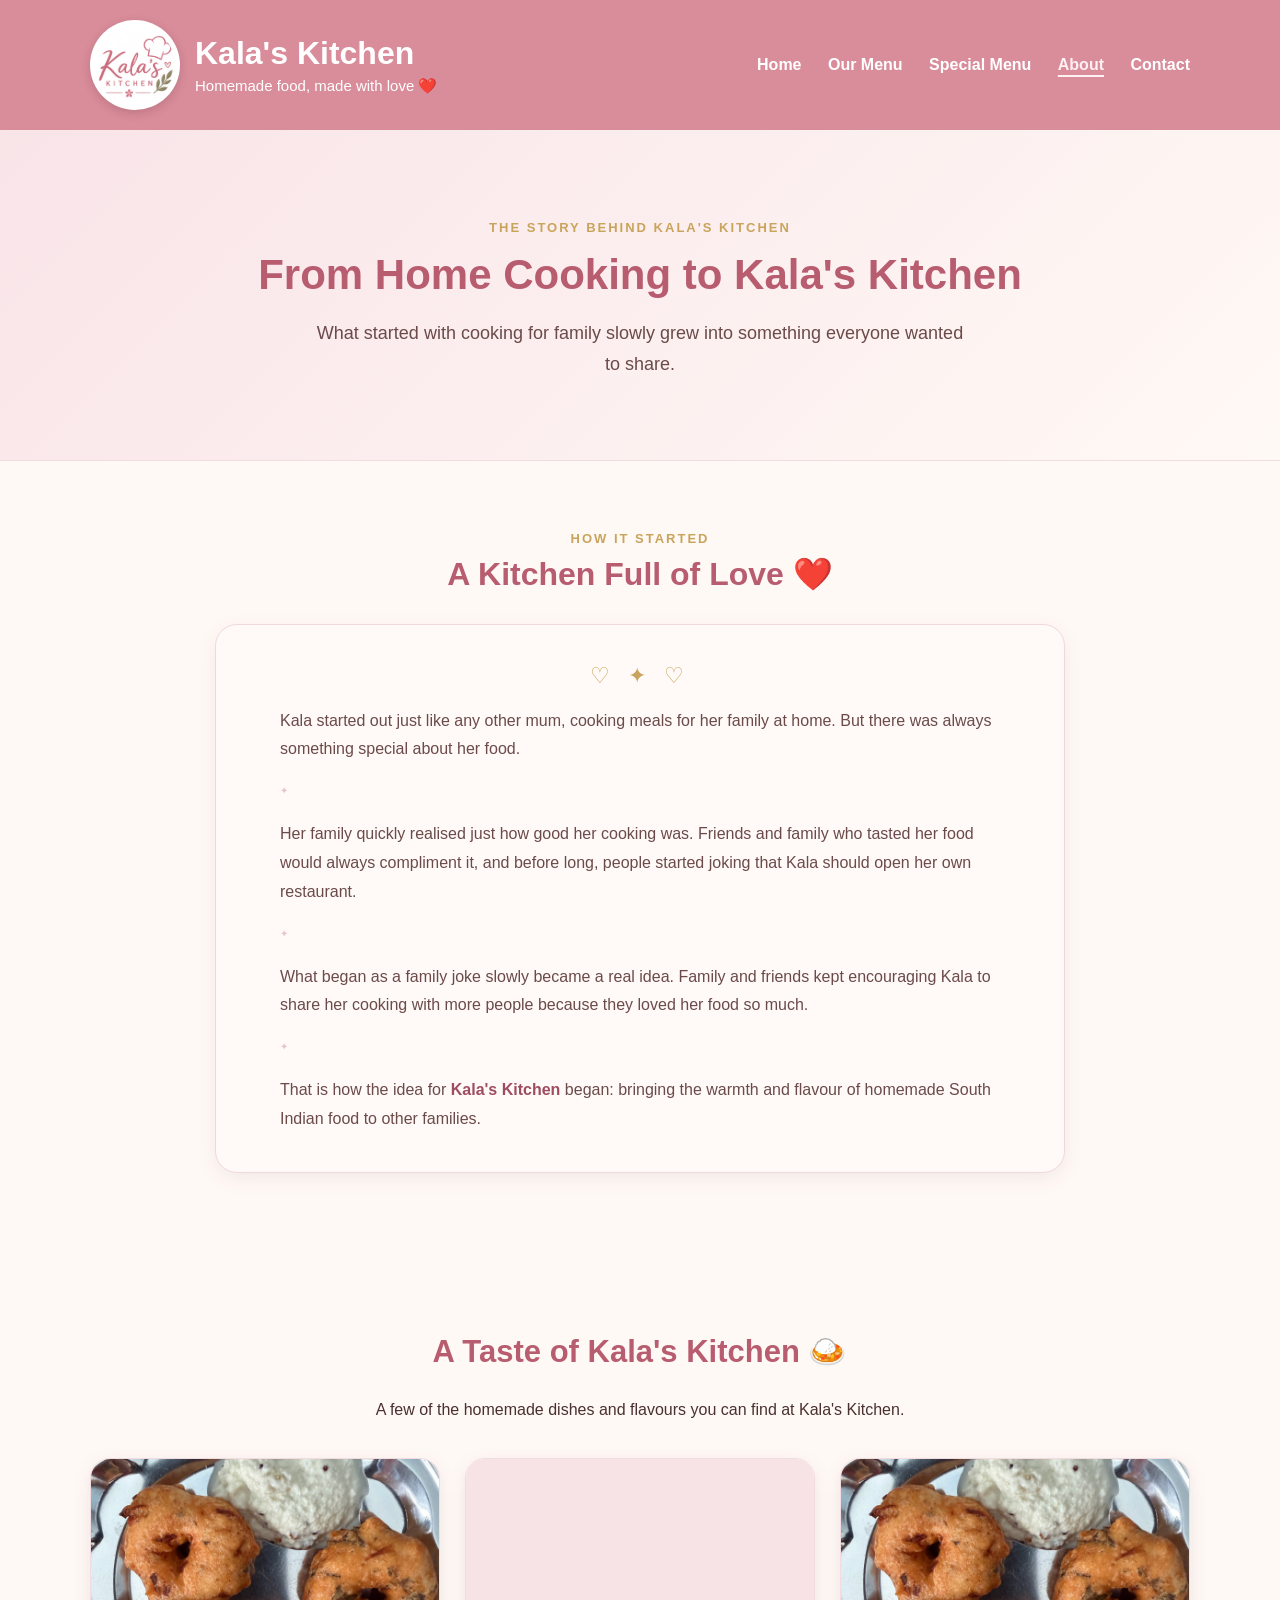
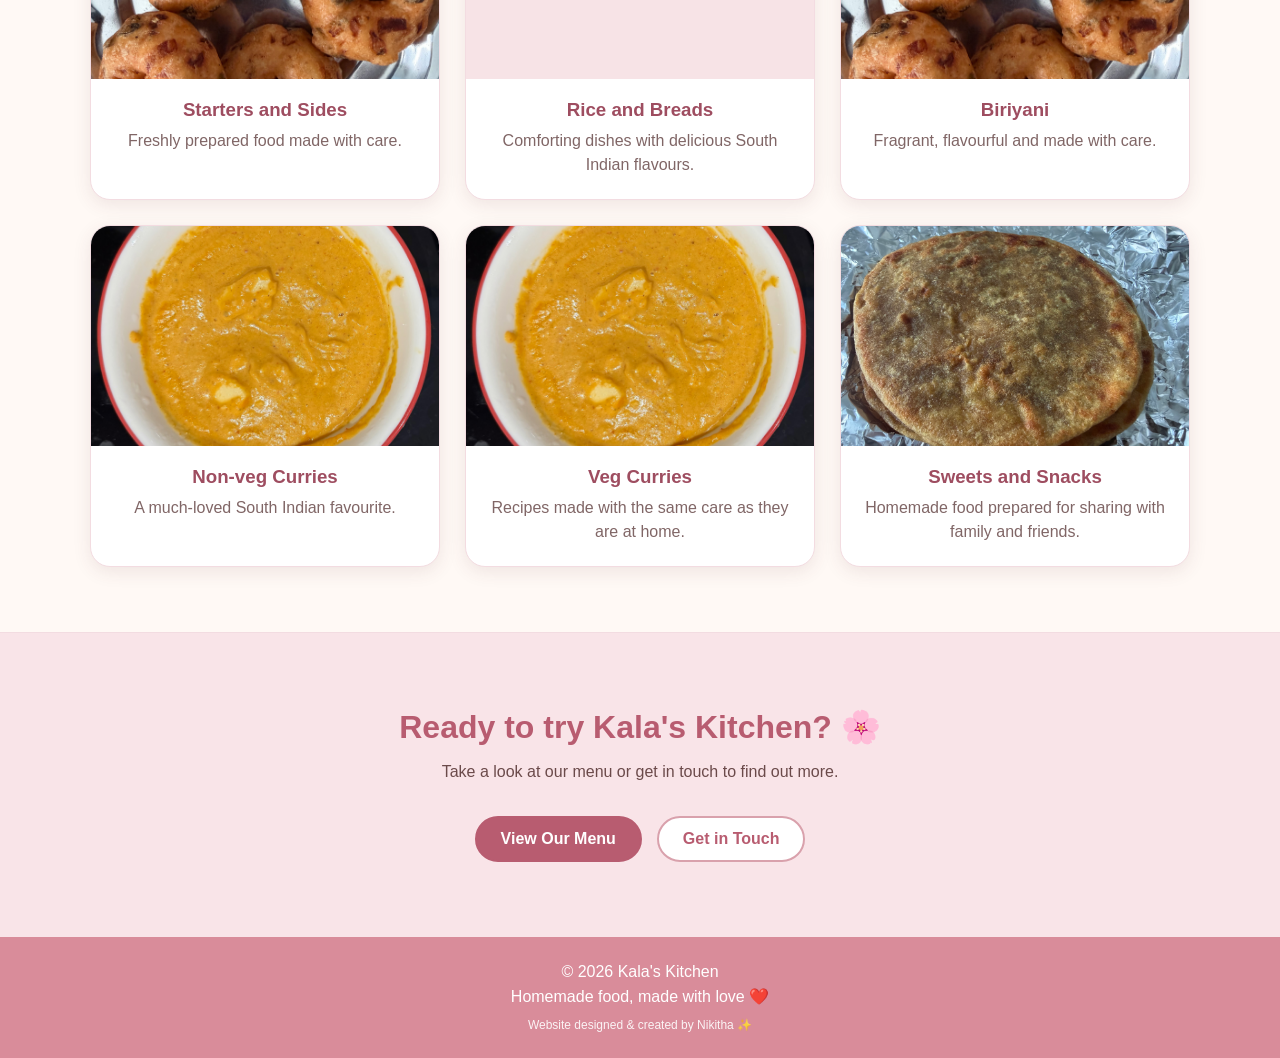
==== about.html @ 374af97b "Update food categories and images in about.html" ====
<!DOCTYPE html>
<html lang="en">

<head>
    <meta charset="UTF-8">
    <meta name="viewport" content="width=device-width, initial-scale=1.0">

    <title>About | Kala's Kitchen</title>
    <meta name="description" content="Learn the story behind Kala's Kitchen, a small family-run homemade South Indian food project made with love and care.">

    <link rel="icon" type="image/png" href="logo.png?v=2">
    <link rel="stylesheet" href="style.css">
</head>

<body>

    <!-- LOADING SCREEN -->

    <div id="loader">

        <div class="loader-content">

            <img src="logo.png" alt="Kala's Kitchen">

            <p>Kala's Kitchen</p>

            <span>Homemade with love ❤️</span>

        </div>

    </div>


    <!-- HEADER -->

    <header>
        <div class="header-content">

            <div class="brand">
                <img src="logo.png" alt="Kala's Kitchen logo">

                <div>
                    <h1>Kala's Kitchen</h1>
                    <p>Homemade food, made with love ❤️</p>
                </div>
            </div>

            <nav>
                <a href="index.html">Home</a>
                <a href="menu.html">Our Menu</a>
                <a href="special-menu.html">Special Menu</a>
                <a href="about.html" class="active">About</a>
                <a href="contact.html">Contact</a>
            </nav>

        </div>
    </header>


    <!-- ABOUT HERO -->

    <section class="about-hero">
        <div class="about-hero-content">

            <p class="about-small-title">THE STORY BEHIND KALA'S KITCHEN</p>

            <h2>From Home Cooking to Kala's Kitchen</h2>

            <p>
                What started with cooking for family slowly grew into something
                everyone wanted to share.
            </p>

        </div>
    </section>


    <!-- OUR STORY -->

<section class="about-story-section" id="story">

    <div class="about-story-heading">

        <p class="about-small-title">HOW IT STARTED</p>

        <h2>A Kitchen Full of Love ❤️</h2>

    </div>


    <div class="about-story-main">

        <div class="story-decoration">♡ ✦ ♡</div>

        <p>
            Kala started out just like any other mum, cooking meals for her
            family at home. But there was always something special about her
            food.
        </p>

        <p>
            Her family quickly realised just how good her cooking was.
            Friends and family who tasted her food would always compliment
            it, and before long, people started joking that Kala should
            open her own restaurant.
        </p>

        <p>
            What began as a family joke slowly became a real idea. Family
            and friends kept encouraging Kala to share her cooking with
            more people because they loved her food so much.
        </p>

        <p>
            That is how the idea for <strong>Kala's Kitchen</strong> began:
            bringing the warmth and flavour of homemade South Indian food
            to other families.
        </p>

    </div>

</section>


    <!-- FOOD GALLERY -->

    <section class="section" id="gallery">

        <h2>A Taste of Kala's Kitchen 🍛</h2>

        <p>
            A few of the homemade dishes and flavours you can find at
            Kala's Kitchen.
        </p>

        <div class="food-gallery-grid">

            <div class="food-photo-card">
                <div class="food-photo-placeholder">
                    <img src="IMG_8566.jpeg" alt="Vadai" class="food-photo-image">
                </div>

                <h3>Starters and Sides</h3>

                <p>
                    Freshly prepared food made with care.
                </p>
            </div>


            <div class="food-photo-card">
                <div class="food-photo-placeholder">
                    
                </div>
                
                <h3>Rice and Breads</h3>

                <p>
                    Comforting dishes with delicious South Indian flavours.
                </p>
            </div>


            <div class="food-photo-card">
                <div class="food-photo-placeholder">
                    <img src="IMG_8566.jpeg" alt="Vadai" class="food-photo-image">
                </div>

                <h3>Biriyani</h3>

                <p>
                    Fragrant, flavourful and made with care.
                </p>
            </div>


            <div class="food-photo-card">
                <div class="food-photo-placeholder">
                    <img src="FullSizeRender.jpeg" alt="Paneer Butter Masala" class="food-photo-image">
                </div>

                <h3>Non-veg Curries</h3>

                <p>
                    A much-loved South Indian favourite.
                </p>
            </div>


            <div class="food-photo-card">
                <div class="food-photo-placeholder">
                    <img src="FullSizeRender.jpeg" alt="Paneer Butter Masala" class="food-photo-image">
                </div>

                <h3>Veg Curries</h3>

                <p>
                    Recipes made with the same care as they are at home.
                </p>
            </div>


            <div class="food-photo-card">
                <div class="food-photo-placeholder">
                    <img src="IMG_1773.jpeg" alt="Sweet Poli" class="food-photo-image">
                </div>

                <h3>Sweets and Snacks</h3>

                <p>
                    Homemade food prepared for sharing with family and friends.
                </p>
            </div>

        </div>

    </section>


    <!-- FINAL CTA -->

    <section class="about-final">

        <h2>Ready to try Kala's Kitchen? 🌸</h2>

        <p>
            Take a look at our menu or get in touch to find out more.
        </p>

        <div class="hero-buttons">

            <a href="menu.html" class="main-button">
                View Our Menu
            </a>

            <a href="contact.html" class="secondary-button">
                Get in Touch
            </a>

        </div>

    </section>


    <!-- FOOTER -->

    <footer>

        <p>© 2026 Kala's Kitchen</p>

        <p>Homemade food, made with love ❤️</p>

        <p class="creator-credit">
            Website designed &amp; created by Nikitha ✨
        </p>

    </footer>


    <!-- LOADING SCREEN SCRIPT -->

    <script>

        window.addEventListener("load", function () {

            setTimeout(function () {

                document.getElementById("loader").classList.add("loader-hidden");

            }, 900);

        });

    </script>


    <!-- SCROLL TO TOP BUTTON -->

<button id="scrollTop" aria-label="Scroll to top">
    ↑
</button>

<script>

    const scrollTopButton = document.getElementById("scrollTop");

    window.addEventListener("scroll", function () {

        if (window.scrollY > 300) {
            scrollTopButton.classList.add("show");
        } else {
            scrollTopButton.classList.remove("show");
        }

    });

    scrollTopButton.addEventListener("click", function () {

        window.scrollTo({
            top: 0,
            behavior: "smooth"
        });

    });

</script>
    
</body>

</html>
---- style.css ----
* {
    box-sizing: border-box;
}

html {
    scroll-behavior: smooth;
}

body {
    margin: 0;
    font-family: Arial, sans-serif;
    background: #fff9f5;
    color: #4a3030;
}


/* =========================
   HEADER
========================= */

header {
    background: #d98c9a;
    color: white;
    padding: 20px 40px;
}

.header-content {
    max-width: 1100px;
    margin: auto;
    display: flex;
    align-items: center;
    justify-content: space-between;
    gap: 30px;
}

.brand {
    display: flex;
    align-items: center;
    gap: 15px;
}

.brand img {
    width: 90px;
    height: 90px;
    object-fit: contain;
    background: white;
    padding: 5px;
    border-radius: 50%;
    box-shadow: 0 3px 10px rgba(80, 40, 50, 0.2);
}

.brand h1 {
    font-size: 32px;
    margin: 0 0 5px;
}

.brand p {
    margin: 0;
    font-size: 15px;
}

nav {
    text-align: right;
}

nav a {
    color: white;
    text-decoration: none;
    font-weight: bold;
    margin-left: 22px;
    transition: 0.25s ease;
}

nav a:hover {
    color: #fff0f3;
}


/* =========================
   HERO
========================= */

.hero {
    text-align: center;
    padding: 90px 20px;
    background: #fff9f5;
}

.hero h2 {
    font-size: 36px;
    color: #b85c70;
    margin: 0 0 15px;
}

.hero p {
    font-size: 19px;
    max-width: 650px;
    margin: auto;
    line-height: 1.7;
}

.hero-tagline {
    margin-top: 18px !important;
    font-size: 16px !important;
    color: #806666;
    font-style: italic;
}

.gold-heart {
    color: #c9a45c;
    font-size: 20px;
    margin: 0 7px;
}


/* =========================
   HERO BUTTONS
========================= */

.hero-buttons {
    display: flex;
    justify-content: center;
    gap: 15px;
    flex-wrap: wrap;
    margin-top: 30px;
}

.main-button,
.secondary-button {
    display: inline-block;
    padding: 12px 24px;
    border-radius: 999px;
    text-decoration: none;
    font-weight: bold;
    transition: 0.25s ease;
}

.main-button {
    background: #b85c70;
    color: white;
    border: 2px solid #b85c70;
}

.main-button:hover {
    background: #9e4d60;
    border-color: #9e4d60;
    transform: translateY(-2px);
    box-shadow: 0 5px 12px rgba(100, 50, 60, 0.18);
}

.secondary-button {
    background: white;
    color: #b85c70;
    border: 2px solid #d9a1ac;
}

.secondary-button:hover {
    background: #f9e8eb;
    transform: translateY(-2px);
}


/* =========================
   GENERAL SECTIONS
========================= */

.section {
    padding: 65px 20px;
    text-align: center;
}

.section h2 {
    font-size: 31px;
    color: #b85c70;
}

.section > p {
    max-width: 700px;
    margin-left: auto;
    margin-right: auto;
    line-height: 1.7;
}


/* =========================
   CARDS
========================= */

.cards {
    display: flex;
    justify-content: center;
    gap: 25px;
    flex-wrap: wrap;
    margin-top: 35px;
}

.card {
    background: #ffffff;
    width: 250px;
    padding: 28px;
    border-radius: 18px;
    box-shadow: 0 5px 15px rgba(100, 50, 60, 0.12);
    border: 1px solid #f3dce1;
    transition: transform 0.25s ease, box-shadow 0.25s ease;
}

.card:hover {
    transform: translateY(-5px);
    box-shadow: 0 10px 22px rgba(100, 50, 60, 0.16);
}

.card h3 {
    color: #b85c70;
}

.card p {
    line-height: 1.5;
}


/* =========================
   PAGE TITLE
========================= */

.page-title {
    text-align: center;
    padding: 65px 20px 35px;
}

.page-title h2 {
    font-size: 36px;
    color: #b85c70;
    margin: 0 0 10px;
}

.page-title p {
    font-size: 17px;
    color: #6b4a4a;
}


/* =========================
   MENU
========================= */

.menu-section {
    padding: 30px 20px 70px;
    background: #fff9f5;
}

.menu-grid {
    max-width: 1100px;
    margin: auto;
    display: grid;
    grid-template-columns: minmax(0, 1fr) minmax(0, 1fr);
    gap: 25px;
    align-items: stretch;
}

.menu-column {
    display: flex;
    flex-direction: column;
    gap: 0;
    height: 100%;
}

.menu-card {
    background: white;
    padding: 28px 30px;
    border-radius: 20px;
    box-shadow: 0 5px 18px rgba(100, 50, 60, 0.10);
    border: 1px solid #f3dce1;
    margin-bottom: 25px;
    transition: transform 0.25s ease, box-shadow 0.25s ease;
}

.menu-card:hover {
    transform: translateY(-4px);
    box-shadow: 0 9px 22px rgba(100, 50, 60, 0.15);
}

.menu-card h3 {
    margin-top: 0;
    margin-bottom: 7px;
    color: #9e4d60;
    font-size: 23px;
}

.menu-tagline {
    margin: 0 0 22px;
    color: #9a7777;
    font-size: 14px;
    font-style: italic;
}

.menu-item {
    margin-bottom: 14px;
}

.menu-item:last-child {
    margin-bottom: 0;
}

.menu-item-top {
    display: flex;
    justify-content: space-between;
    align-items: baseline;
    gap: 15px;
    font-weight: bold;
}

.menu-price {
    color: #b85c70;
    white-space: nowrap;
}

.menu-description {
    margin: 4px 0 0;
    font-size: 14px;
    color: #806666;
    line-height: 1.45;
}

.menu-divider {
    width: 55px;
    height: 2px;
    background: #f1cbd3;
    margin: 12px auto 25px;
    border: none;
}


/* =========================
   HOME COOKED FEATURE
========================= */

.heart-feature {
    background: #f5d6dc;
    border: 1px solid #efd0d7;
    text-align: center;
}

.heart-feature h3 {
    font-size: 25px;
    margin: 10px 0 12px;
}

.heart-feature p {
    color: #6b4a4a;
    line-height: 1.7;
    margin: 0 auto;
    max-width: 430px;
}

.heart-line {
    color: #c9a45c;
    font-size: 21px;
    letter-spacing: 4px;
    margin-bottom: 5px;
}


/* =========================
   HALAL
========================= */

.halal-feature {
    text-align: center;
    margin: 0;
    padding: 0;
    position: relative;
    transform: translateY(15px);
}

.halal-badge {
    display: inline-block;
    padding: 7px 17px;
    border: 1px solid #c9a45c;
    border-radius: 999px;
    background: #fffaf2;
    color: #9e4d60;
    font-size: 13px;
    font-weight: bold;
    letter-spacing: 1px;
}


/* =========================
   PRE-ORDER
========================= */

.preorder-box {
    max-width: 900px;
    margin: 30px auto 0;
    padding: 30px 35px;
    background: #f5d6dc;
    border-radius: 20px;
    text-align: center;
}

.preorder-box h3 {
    margin-top: 0;
    color: #9e4d60;
    font-size: 24px;
}

.preorder-box p {
    line-height: 1.6;
}

.phone {
    font-size: 21px;
    font-weight: bold;
    color: #9e4d60;
}


/* =========================
   HOME FOOD GALLERY
========================= */

.home-gallery {
    max-width: 900px;
    margin: 35px auto 0;
    display: grid;
    grid-template-columns: repeat(3, 1fr);
    gap: 22px;
}

.gallery-placeholder {
    min-height: 180px;
    padding: 25px 15px;
    background: white;
    border: 1px solid #f3dce1;
    border-radius: 20px;
    box-shadow: 0 5px 15px rgba(100, 50, 60, 0.10);
    display: flex;
    flex-direction: column;
    justify-content: center;
    align-items: center;
    transition: transform 0.25s ease, box-shadow 0.25s ease;
}

.gallery-placeholder:hover {
    transform: translateY(-4px);
    box-shadow: 0 9px 20px rgba(100, 50, 60, 0.15);
}

.gallery-placeholder span {
    font-size: 42px;
    margin-bottom: 12px;
}

.gallery-placeholder p {
    margin: 0;
    color: #9e4d60;
    font-weight: bold;
    line-height: 1.4;
}

.section-button {
    margin-top: 30px;
}


/* =========================
   CONTACT
========================= */

.contact-box {
    max-width: 700px;
    margin: 20px auto 0;
    background: white;
    padding: 40px;
    border-radius: 20px;
    box-shadow: 0 5px 18px rgba(100, 50, 60, 0.10);
    border: 1px solid #f3dce1;
    text-align: center;
}

.contact-box h3 {
    color: #9e4d60;
    font-size: 24px;
}

.contact-box p {
    line-height: 1.7;
}

.contact-phone {
    font-size: 24px;
    font-weight: bold;
    color: #9e4d60;
}


/* =========================
   FOOD GALLERY
========================= */

.food-gallery-grid {
    max-width: 1100px;
    margin: 35px auto 0;
    display: grid;
    grid-template-columns: repeat(3, 1fr);
    gap: 25px;
}

.food-photo-card {
    background: white;
    border-radius: 20px;
    overflow: hidden;
    box-shadow: 0 5px 18px rgba(100, 50, 60, 0.10);
    border: 1px solid #f3dce1;
    transition: transform 0.25s ease, box-shadow 0.25s ease;
}

.food-photo-card:hover {
    transform: translateY(-5px);
    box-shadow: 0 10px 24px rgba(100, 50, 60, 0.16);
}
.food-photo-placeholder {
    height: 220px;
    background: #f7e3e6;
    display: flex;
    align-items: center;
    justify-content: center;
    color: #9e4d60;
    font-weight: bold;
    font-size: 18px;
    text-align: center;
}

.food-photo-image {
    width: 100%;
    height: 220px;
    object-fit: cover;
    display: block;
}

.food-photo-card h3 {
    color: #9e4d60;
    margin: 20px 20px 8px;
}

.food-photo-placeholder img {
    width: 100%;
    height: 100%;
    object-fit: cover;
    transition: transform 0.35s ease;
}
.food-photo-card:hover img {
    transform: scale(1.03);
}

.food-photo-card h3 {
    color: #9e4d60;
    margin: 20px 20px 8px;
}

.food-photo-card p {
    color: #806666;
    margin: 0 20px 22px;
    line-height: 1.5;
}


/* =========================
   SPECIAL MENU
========================= */

.special-box {
    max-width: 800px;
    margin: 20px auto;
    padding: 55px 30px;
    background: white;
    border-radius: 20px;
    box-shadow: 0 5px 18px rgba(100, 50, 60, 0.10);
    border: 1px solid #f3dce1;
    text-align: center;
}

.special-box .sparkles {
    font-size: 30px;
    color: #c9a45c;
}

.special-box h3 {
    color: #9e4d60;
    font-size: 25px;
}


/* =========================
   ABOUT PAGE
========================= */

.about-hero {
    padding: 90px 20px 80px;
    text-align: center;
    background: linear-gradient(135deg, #f9e4e8, #fff9f5);
    border-bottom: 1px solid #f3dce1;
}

.about-hero-content {
    max-width: 850px;
    margin: auto;
}

.about-small-title {
    color: #c9a45c;
    font-size: 13px;
    font-weight: bold;
    letter-spacing: 2px;
    margin: 0 0 15px;
}

.about-hero h2 {
    color: #b85c70;
    font-size: 42px;
    line-height: 1.2;
    margin: 0 0 18px;
}

.about-hero-content > p:last-child {
    max-width: 650px;
    margin: auto;
    color: #6b4a4a;
    font-size: 18px;
    line-height: 1.7;
}


/* =========================
   ABOUT STORY
========================= */

.about-story-section {
    padding: 95px 20px 75px;
    background: #fff9f5;
}

.about-story-heading {
    max-width: 800px;
    margin: 0 auto 45px;
    text-align: center;
}

.about-story-heading h2 {
    color: #b85c70;
    font-size: 32px;
    line-height: 1.25;
    margin: 0;
}


/* WHITE FLOATING STORY BOX */

.about-story-main {
    max-width: 1000px;
    margin: auto;
    padding: 45px 60px;
    background: white;
    border: 1px solid #f3dce1;
    border-radius: 26px;
    box-shadow: 0 8px 25px rgba(100, 50, 60, 0.10);
}

.about-story-main p {
    color: #6b4a4a;
    font-size: 17px;
    line-height: 1.8;
    margin: 0 0 22px;
    text-align: left;
}

.about-story-main p:last-child {
    margin-bottom: 0;
}

.about-story-main strong {
    color: #9e4d60;
}


/* =========================
   FAMILY PROJECT
========================= */

.about-family-box {
    max-width: 900px;
    margin: 45px auto 0;
    padding: 30px 35px;
    display: flex;
    align-items: center;
    gap: 25px;
    background: #f5d6dc;
    border: 1px solid #efd0d7;
    border-radius: 22px;
    box-shadow: 0 5px 18px rgba(100, 50, 60, 0.07);
}

.about-family-heart {
    color: #c9a45c;
    font-size: 35px;
    flex-shrink: 0;
}

.about-family-box h3 {
    color: #9e4d60;
    font-size: 24px;
    margin: 0 0 8px;
}

.about-family-box p {
    color: #6b4a4a;
    font-size: 16px;
    line-height: 1.7;
    margin: 0;
}


/* =========================
   ABOUT FINAL CTA
========================= */

.about-final {
    padding: 75px 20px;
    text-align: center;
    background: #f9e4e8;
    border-top: 1px solid #f3dce1;
}

.about-final h2 {
    color: #b85c70;
    font-size: 32px;
    margin: 0 0 12px;
}

.about-final > p {
    max-width: 650px;
    margin: 0 auto 25px;
    color: #6b4a4a;
    line-height: 1.7;
}


/* =========================
   FOOTER
========================= */

footer {
    background: #d98c9a;
    color: white;
    text-align: center;
    padding: 20px;
}

footer p {
    margin: 6px 0;
}

.creator-credit {
    font-size: 12px;
    opacity: 0.9;
    margin-top: 12px;
}


/* =========================
   SPECIAL ALIGNMENT
========================= */

/* =========================
   SPECIAL ALIGNMENT
========================= */

.align-with-bottom-of-drinks {
    margin-top: 0;
    transform: none;
}
<div class="menu-card heart-feature align-with-bottom-of-drinks">

/* =========================
   RESPONSIVE
========================= */

@media (max-width: 900px) {

    .food-gallery-grid {
        grid-template-columns: repeat(2, 1fr);
    }

    .home-gallery {
        grid-template-columns: repeat(2, 1fr);
    }

    .about-story-main {
        max-width: 900px;
    }
}


@media (max-width: 750px) {

    .menu-grid {
        grid-template-columns: 1fr;
    }

    .header-content {
        flex-direction: column;
        text-align: center;
    }

    nav {
        text-align: center;
    }

    nav a {
        margin: 0 8px 8px;
        display: inline-block;
    }

    .hero h2 {
        font-size: 30px;
    }

    .brand h1 {
        font-size: 28px;
    }

    .preorder-box {
        max-width: 100%;
    }

    .home-gallery {
        grid-template-columns: 1fr;
        max-width: 500px;
    }


    /* ABOUT MOBILE */

    .about-hero {
        padding: 65px 20px 55px;
    }

    .about-hero h2 {
        font-size: 34px;
    }

    .about-story-section {
        padding: 70px 20px 60px;
    }

    .about-story-heading {
        margin-bottom: 35px;
    }

    .about-story-heading h2 {
        font-size: 29px;
    }

    .about-story-main {
        padding: 35px 35px;
    }

    .about-story-main p {
        font-size: 16px;
        line-height: 1.75;
    }

    .about-family-box {
        padding: 28px;
    }

    .about-final {
        padding: 60px 20px;
    }
}


@media (max-width: 500px) {

    .food-gallery-grid {
        grid-template-columns: 1fr;
    }

    .food-photo-placeholder {
        height: 200px;
    }

    .menu-card {
        padding: 24px 22px;
    }

    .contact-box {
        padding: 30px 20px;
    }

    .hero {
        padding: 70px 20px;
    }

    .hero-buttons {
        flex-direction: column;
        align-items: center;
    }

    .main-button,
    .secondary-button {
        width: 220px;
    }


    /* ABOUT SMALL MOBILE */

    .about-hero h2 {
        font-size: 29px;
    }

    .about-small-title {
        font-size: 11px;
        letter-spacing: 1.5px;
    }

    .about-story-main {
        padding: 30px 24px;
        border-radius: 22px;
    }

    .about-family-box {
        flex-direction: column;
        text-align: center;
    }

    .about-family-heart {
        font-size: 30px;
    }

    .about-family-box h3 {
        font-size: 22px;
    }

    .about-final h2 {
        font-size: 27px;
    }
}

/* =========================
   HOMEPAGE TASTE OF KALA'S KITCHEN
========================= */

.home-gallery {
    width: 100%;
    max-width: 1000px;
    margin: 35px auto 0;
    display: grid;
    grid-template-columns: repeat(3, minmax(0, 1fr));
    gap: 25px;
}

.gallery-placeholder {
    width: 100%;
    min-width: 0;
    min-height: 210px;
    padding: 30px 20px;
    background: white;
    border: 1px solid #f3dce1;
    border-radius: 20px;
    box-shadow: 0 5px 15px rgba(100, 50, 60, 0.10);

    display: flex;
    flex-direction: column;
    justify-content: center;
    align-items: center;
    text-align: center;

    transition: transform 0.25s ease, box-shadow 0.25s ease;
}

.gallery-placeholder:hover {
    transform: translateY(-5px);
    box-shadow: 0 10px 22px rgba(100, 50, 60, 0.15);
}

.gallery-placeholder span {
    font-size: 42px;
    margin-bottom: 15px;
}

.gallery-placeholder p {
    margin: 0;
    color: #9e4d60;
    font-weight: bold;
    line-height: 1.5;
}

.section-button {
    margin-top: 30px;
    text-align: center;
}

@media (max-width: 750px) {

    .home-gallery {
        grid-template-columns: 1fr;
        max-width: 500px;
    }

}

/* =========================
   LOADING ANIMATION
========================= */

#loader {
    position: fixed;
    top: 0;
    left: 0;

    width: 100vw;
    height: 100vh;
    height: 100dvh;

    background: #fff9f5;

    display: flex;
    justify-content: center;
    align-items: center;

    z-index: 99999;

    transition: opacity 0.5s ease, visibility 0.5s ease;

    /* Makes sure the loader stays above everything */
    overflow: hidden;
}

.loader-content {
    text-align: center;
    animation: loaderFloat 1.4s ease-in-out infinite;
}

.loader-content img {
    width: 85px;
    height: 85px;
    object-fit: contain;
    margin-bottom: 10px;
}

.loader-content p {
    margin: 0;
    font-size: 25px;
    font-weight: 600;
    color: #d98c9a;
}

.loader-content span {
    display: block;
    margin-top: 6px;
    font-size: 14px;
    color: #777;
}

.loader-hidden {
    opacity: 0;
    visibility: hidden;
    pointer-events: none;
}

@keyframes loaderFloat {
    0%, 100% {
        transform: translateY(0);
    }

    50% {
        transform: translateY(-7px);
    }
}

/* =========================
   SCROLL TO TOP BUTTON
========================= */

#scrollTop {
    position: fixed;
    right: 22px;
    bottom: 22px;

    width: 48px;
    height: 48px;

    border: 1px solid #d9a1ac;
    border-radius: 50%;

    background: #fff9f5;
    color: #b85c70;

    font-size: 22px;
    font-weight: bold;

    cursor: pointer;

    display: flex;
    align-items: center;
    justify-content: center;

    box-shadow: 0 5px 15px rgba(100, 50, 60, 0.15);

    opacity: 0;
    visibility: hidden;

    transform: translateY(10px);

    transition: opacity 0.25s ease,
                visibility 0.25s ease,
                transform 0.25s ease,
                background 0.25s ease;
}

#scrollTop.show {
    opacity: 1;
    visibility: visible;
    transform: translateY(0);
}

#scrollTop:hover {
    background: #f9e8eb;
    transform: translateY(-3px);
}

@media (max-width: 500px) {

    #scrollTop {
        width: 52px;
        height: 52px;
        font-size: 26px;
        right: 18px;
        bottom: 18px;
    }

}

/* =========================
   ACTIVE NAVIGATION
========================= */

nav a.active {
    color: #fff0f3;
    text-decoration: underline;
    text-decoration-thickness: 2px;
    text-underline-offset: 5px;
}

/* =========================
   OUR STORY
========================= */

.about-story-section {
    padding: 70px 20px;
    text-align: center;
}

.about-story-heading {
    margin-bottom: 30px;
}

.about-story-heading .about-small-title {
    margin-bottom: 8px;
}

.about-story-heading h2 {
    margin-top: 0;
}


/* STORY RECTANGLE */

.about-story-main {
    max-width: 850px;
    margin: 0 auto;
    padding: 38px 45px;

    background: #fffaf7;

    border: 1px solid #f0d9de;
    border-radius: 22px;

    box-shadow: 0 6px 20px rgba(100, 50, 60, 0.08);

    position: relative;
}


/* LITTLE DECORATION */

.story-decoration {
    color: #c9a45c;
    font-size: 22px;
    letter-spacing: 6px;
    margin-bottom: 18px;
}


/* STORY TEXT */

.about-story-main p {
    max-width: 720px;
    margin: 0 auto 20px;

    color: #6b4a4a;
    line-height: 1.8;
    font-size: 16px;
}

.about-story-main p:last-child {
    margin-bottom: 0;
}

.about-story-main strong {
    color: #9e4d60;
}


/* SUBTLE DIVIDERS */

.about-story-main p:not(:last-child)::after {
    content: "✦";
    display: block;

    color: #e6c5cc;
    font-size: 10px;

    margin-top: 18px;
}


/* MOBILE */

@media (max-width: 750px) {

    .about-story-section {
        padding: 55px 18px;
    }

    .about-story-main {
        padding: 30px 22px;
        border-radius: 18px;
    }

    .about-story-main p {
        font-size: 15px;
        line-height: 1.7;
    }

    .story-decoration {
        margin-bottom: 15px;
    }

}

/* =========================
   MOBILE FIXES
========================= */

@media (max-width: 500px) {

    /* FULL-SCREEN MOBILE LOADER */

    #loader {
        position: fixed;
        top: 0;
        left: 0;
        width: 100vw;
        height: 100dvh;
        min-height: 100vh;

        display: flex;
        justify-content: center;
        align-items: center;
    }

@media (max-width: 500px) {

    /* HALAL BADGE MOBILE POSITION */

    .halal-feature {
        transform: translateY(-8px);
    }

    .halal-badge {
        transform: none;
    }

}

.notification-banner {
    background: linear-gradient(135deg, #f2a365 0%, #cf6a7f 100%);
    color: #fff;
    padding: 18px 22px;
    border-radius: 12px;
    margin: 20px auto 30px;
    display: flex;
    align-items: center;
    justify-content: space-between;
    gap: 16px;
    box-shadow: 0 8px 20px rgba(0, 0, 0, 0.12);
}

.notification-banner.subscribed {
    background: linear-gradient(135deg, #2ea071 0%, #4abf9a 100%);
}

.notification-banner p {
    margin: 0;
    font-size: 1rem;
    font-weight: 600;
}

.notification-status {
    margin-top: 6px;
    font-size: 0.85rem;
    opacity: 0.9;
}

.notification-banner button {
    background: #fff;
    color: #2d2d2d;
    border: none;
    border-radius: 8px;
    padding: 10px 18px;
    font-weight: bold;
    cursor: pointer;
    transition: 0.2s ease;
}

.notification-banner button:hover {
    transform: translateY(-1px);
    box-shadow: 0 4px 12px rgba(0, 0, 0, 0.15);
}
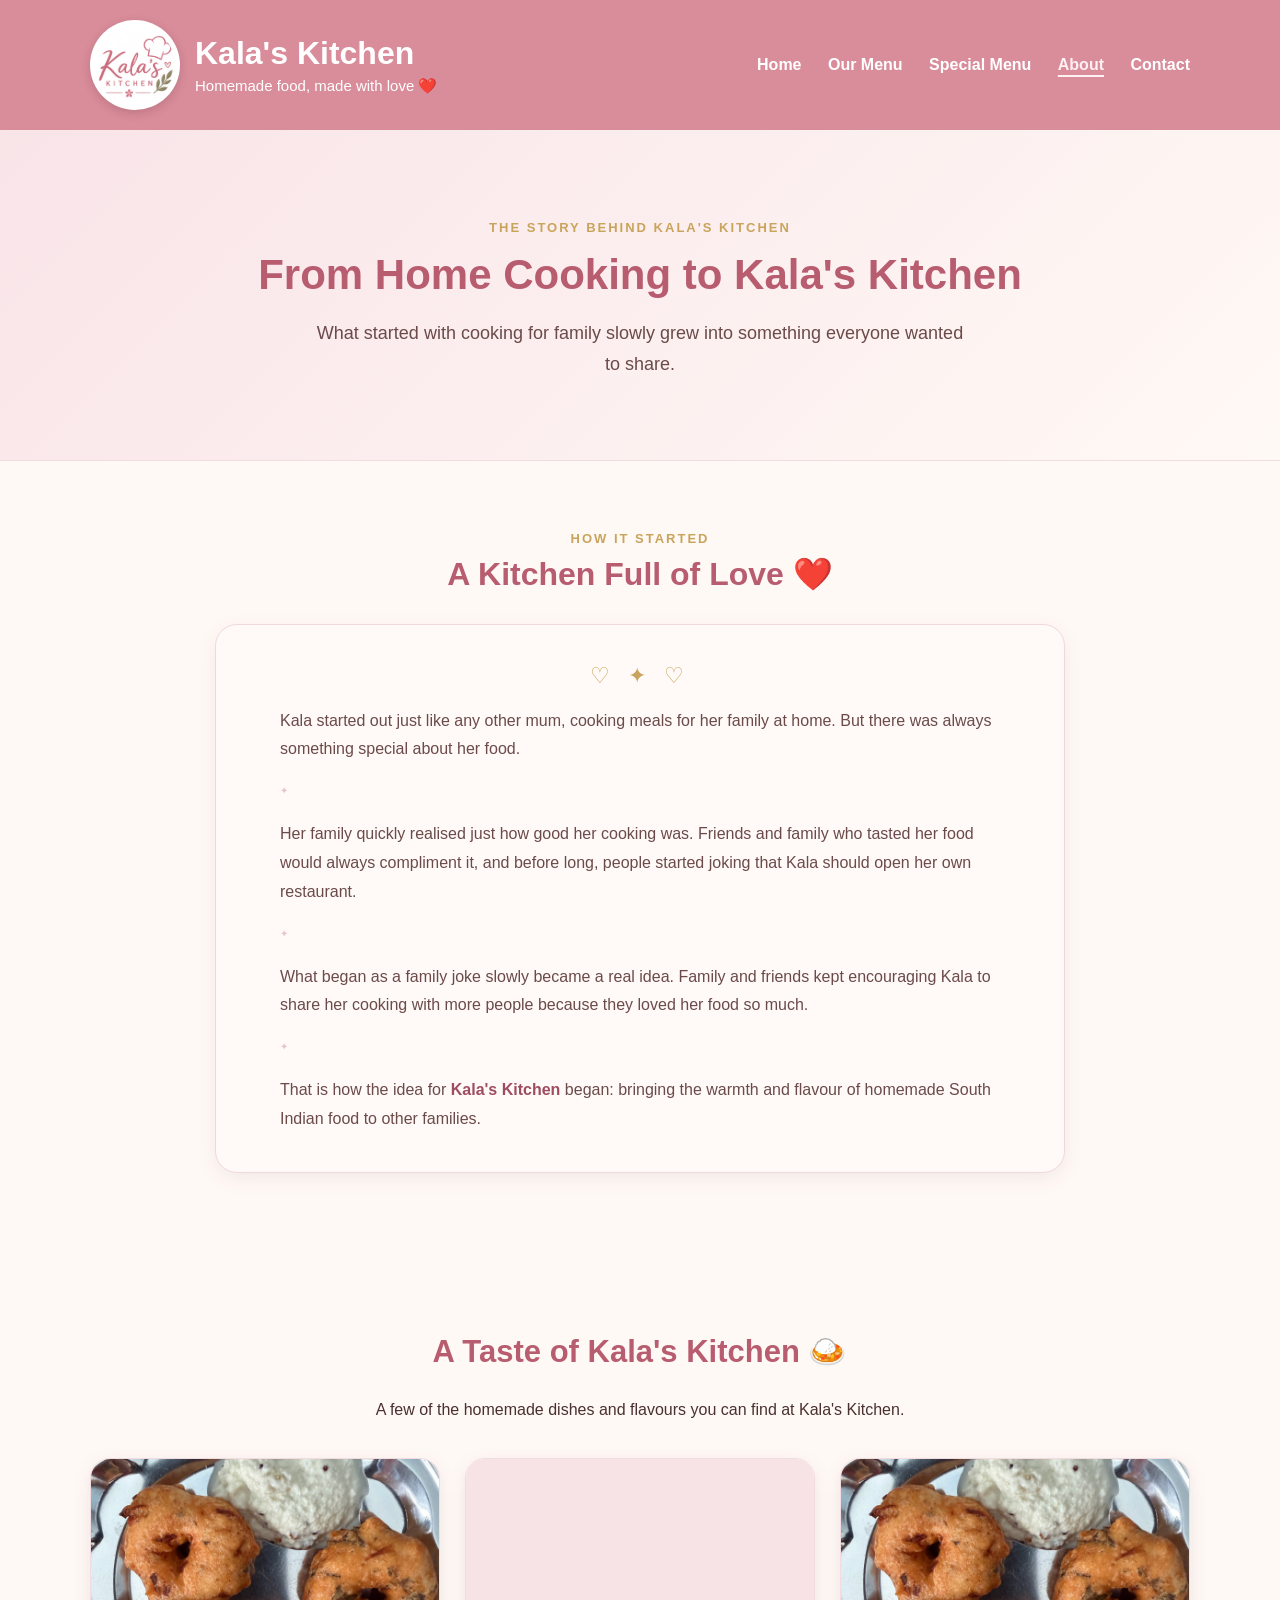
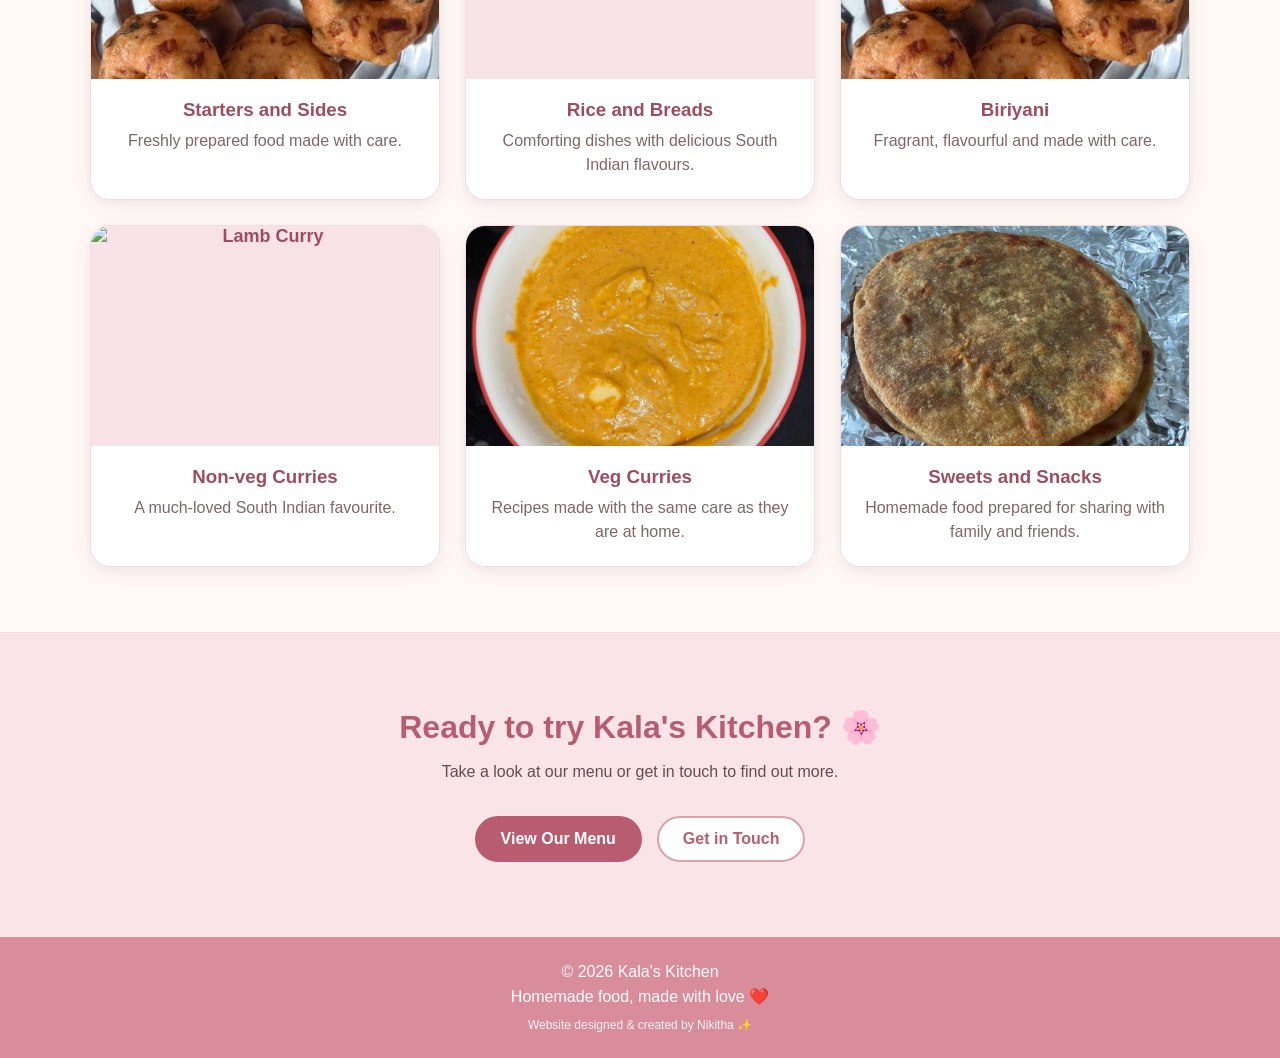
==== commit bae0808a: "Update food photo image for Lamb Curry" ====
--- a/about.html
+++ b/about.html
@@ -176,7 +176,7 @@
 
             <div class="food-photo-card">
                 <div class="food-photo-placeholder">
-                    <img src="FullSizeRender.jpeg" alt="Paneer Butter Masala" class="food-photo-image">
+                    <img src=".jpeg" alt="Lamb Curry" class="food-photo-image">
                 </div>
 
                 <h3>Non-veg Curries</h3>
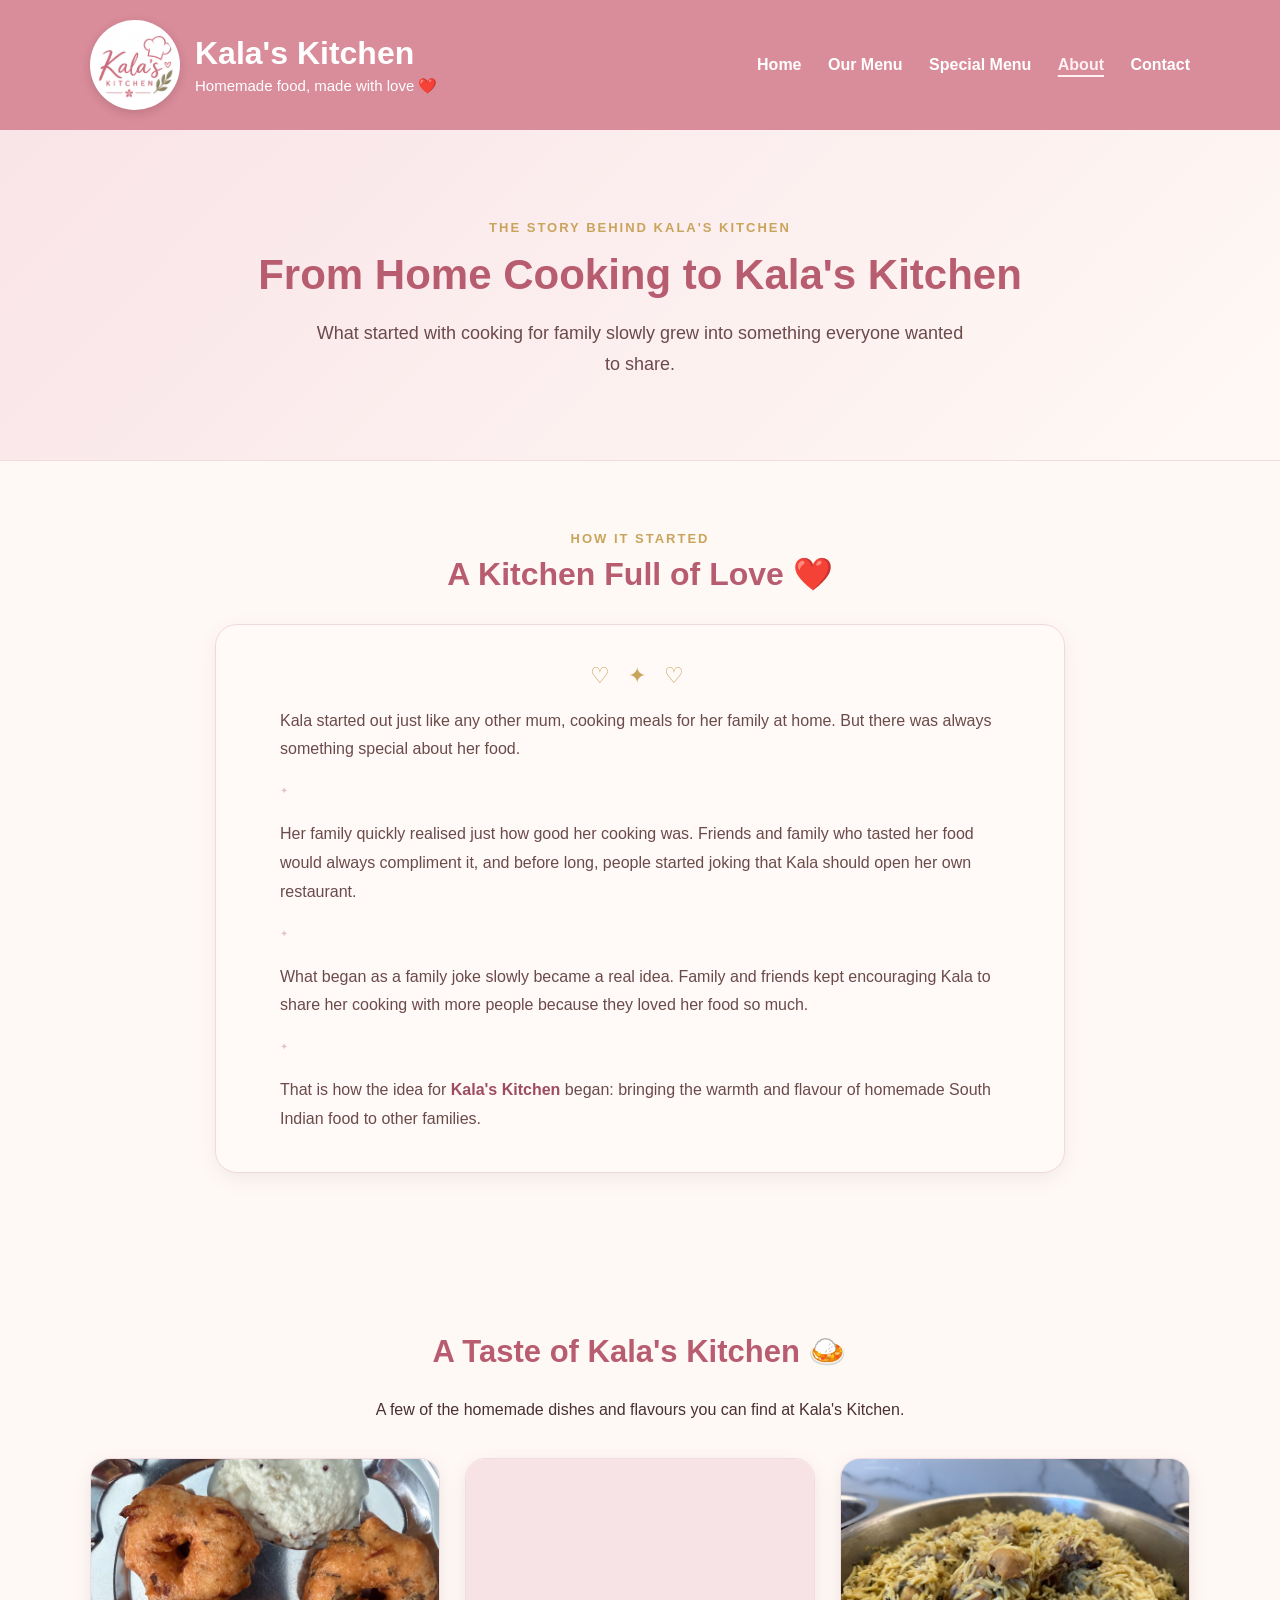
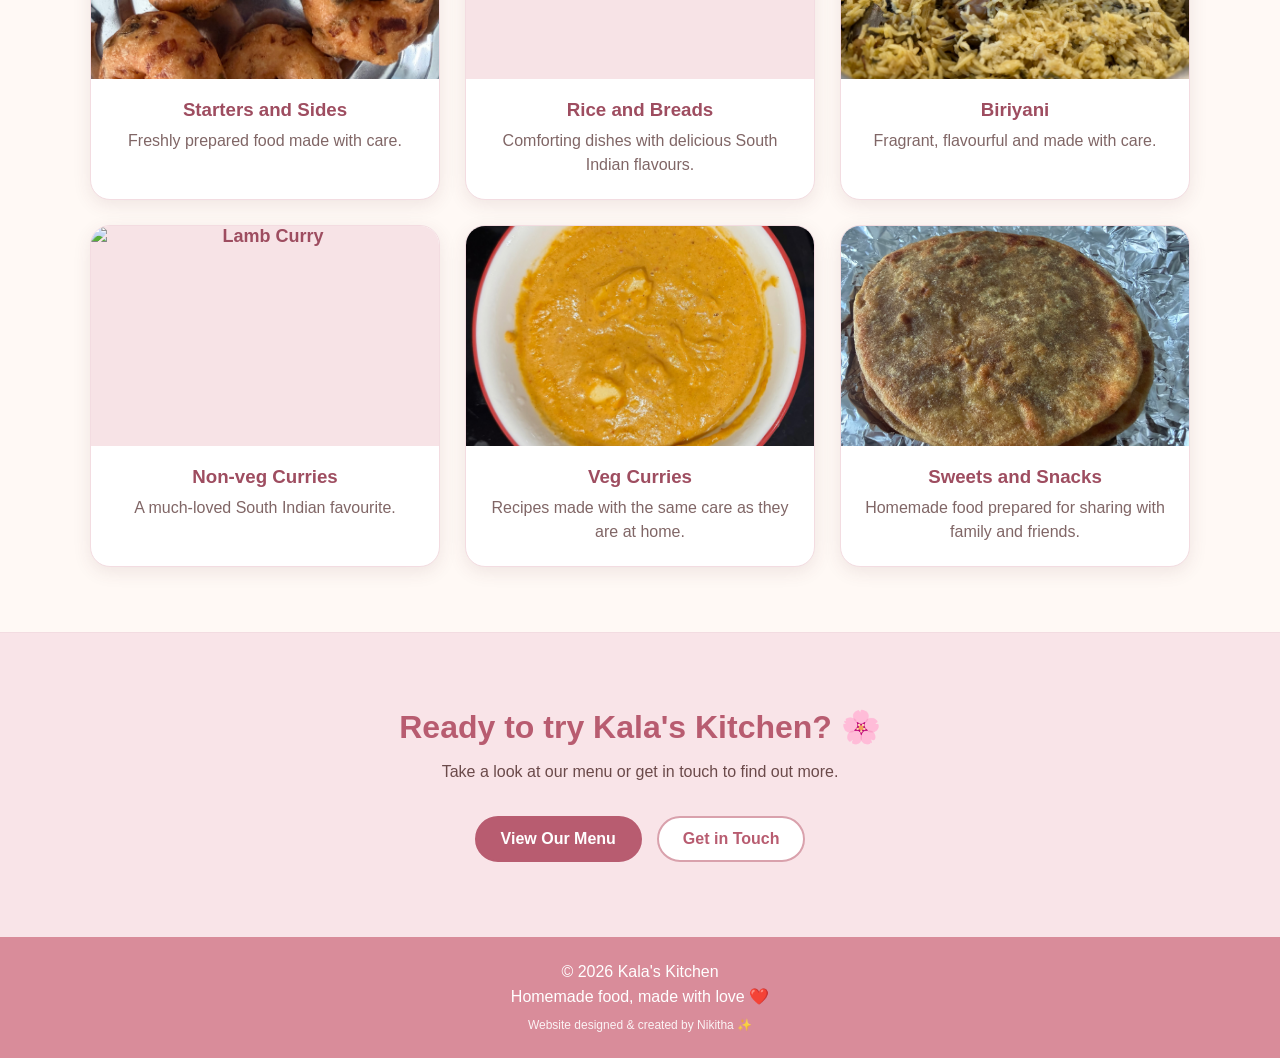
==== commit 589218d9: "Update food photo to Chicken Biriyani" ====
--- a/about.html
+++ b/about.html
@@ -163,7 +163,7 @@
 
             <div class="food-photo-card">
                 <div class="food-photo-placeholder">
-                    <img src="IMG_8566.jpeg" alt="Vadai" class="food-photo-image">
+                    <img src="IMG_1772.jpeg" alt="Chicken Biriyani" class="food-photo-image">
                 </div>
 
                 <h3>Biriyani</h3>
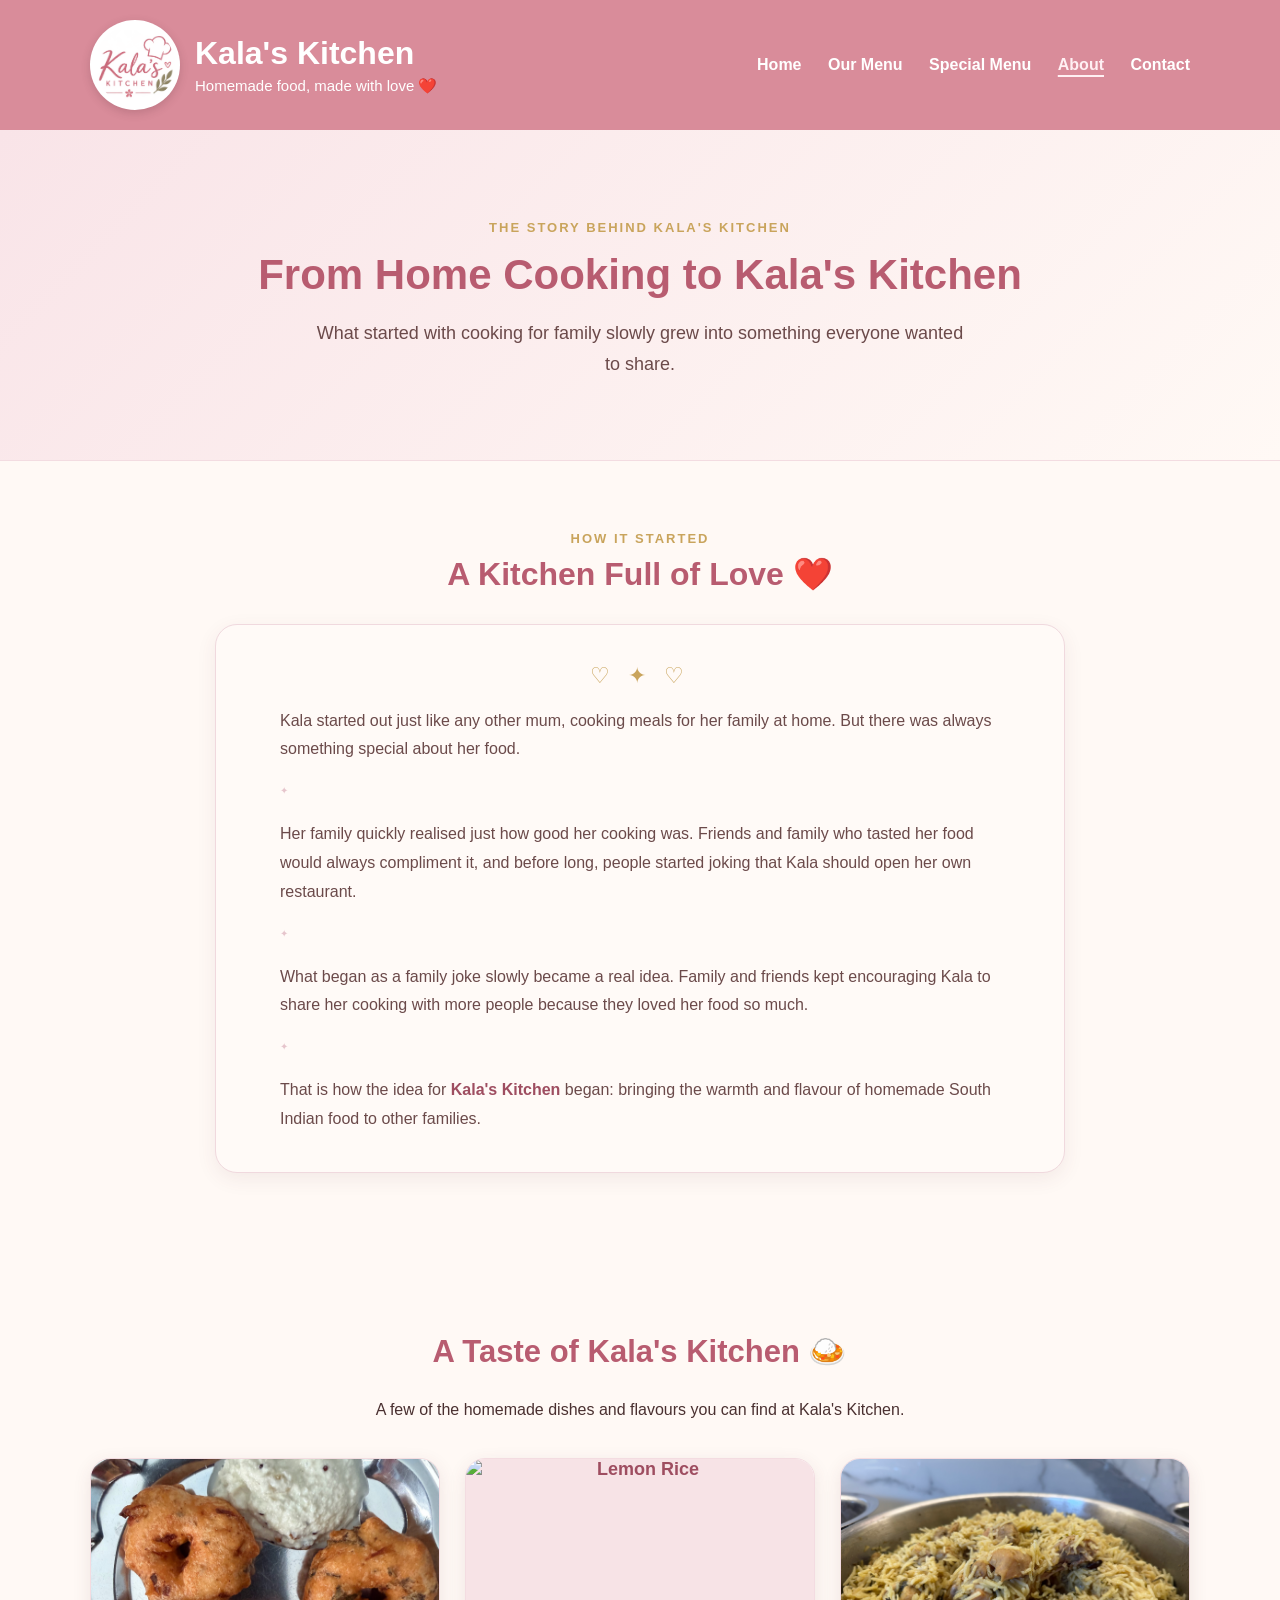
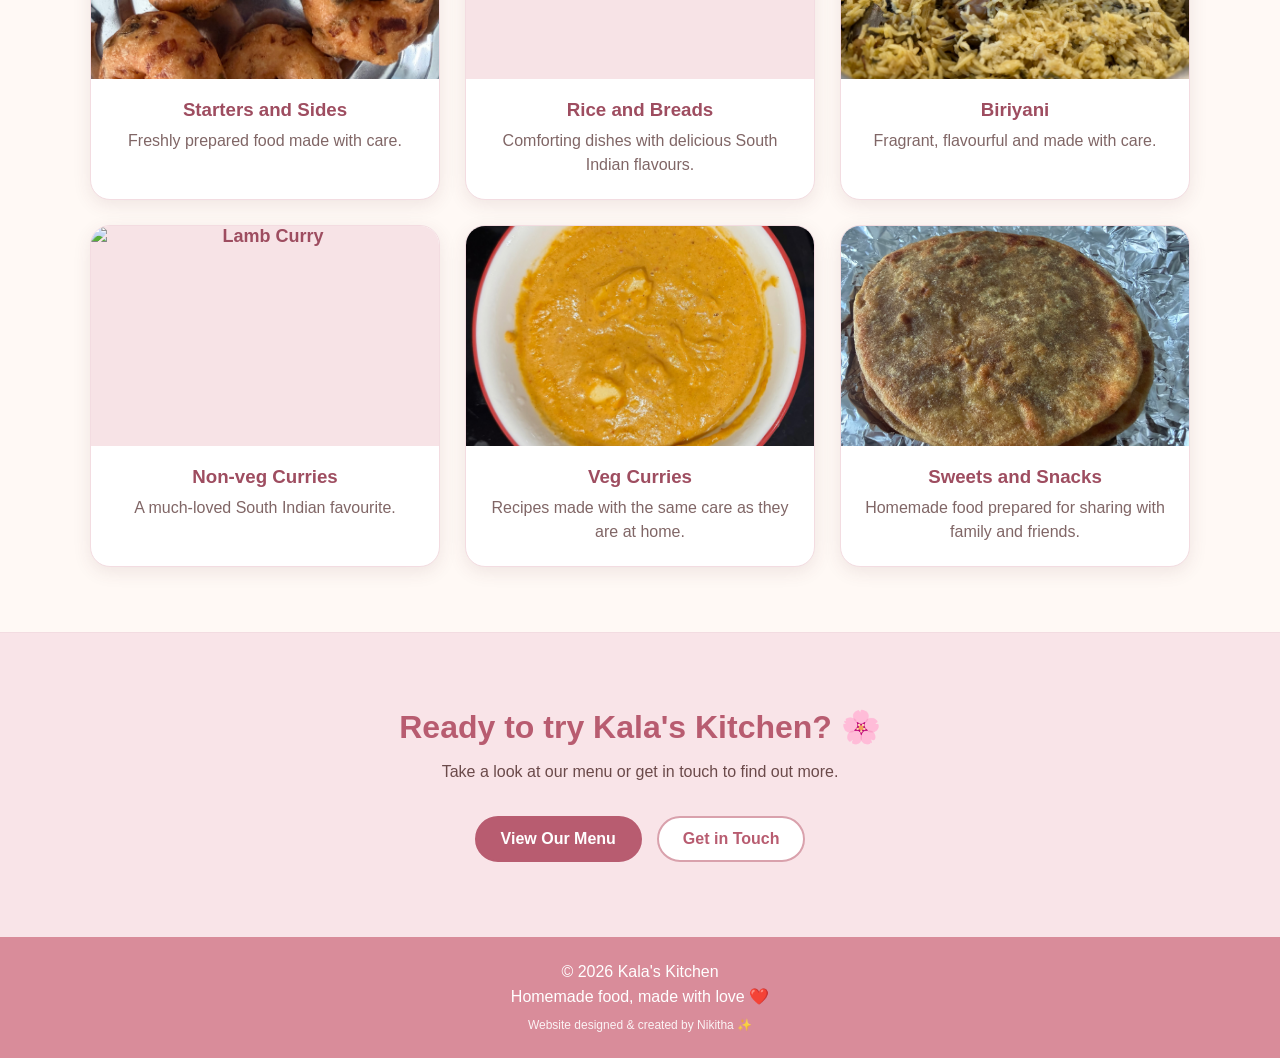
==== commit 4c365961: "Fix image source for Lemon Rice in about.html" ====
--- a/about.html
+++ b/about.html
@@ -150,7 +150,7 @@
 
             <div class="food-photo-card">
                 <div class="food-photo-placeholder">
-                    
+                    <img src=".jpeg" alt="Lemon Rice" class="food-photo-image">
                 </div>
                 
                 <h3>Rice and Breads</h3>
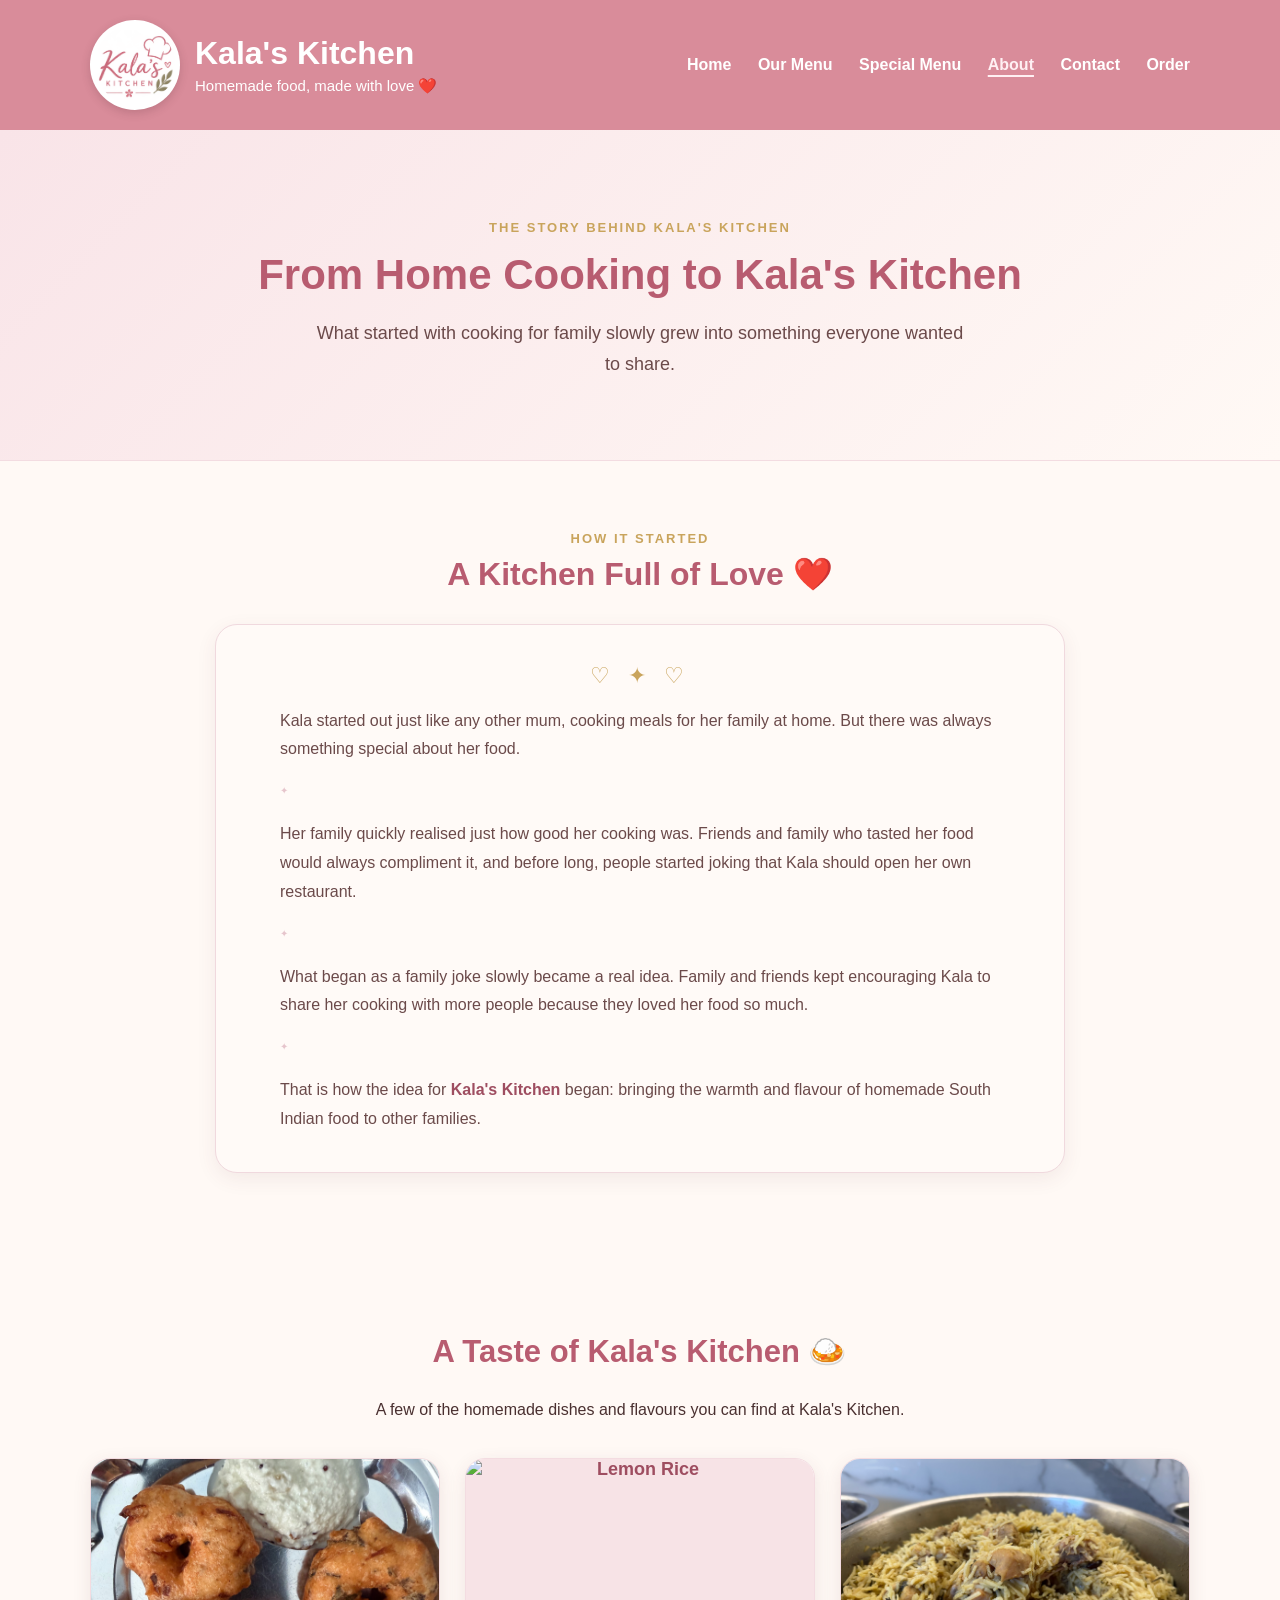
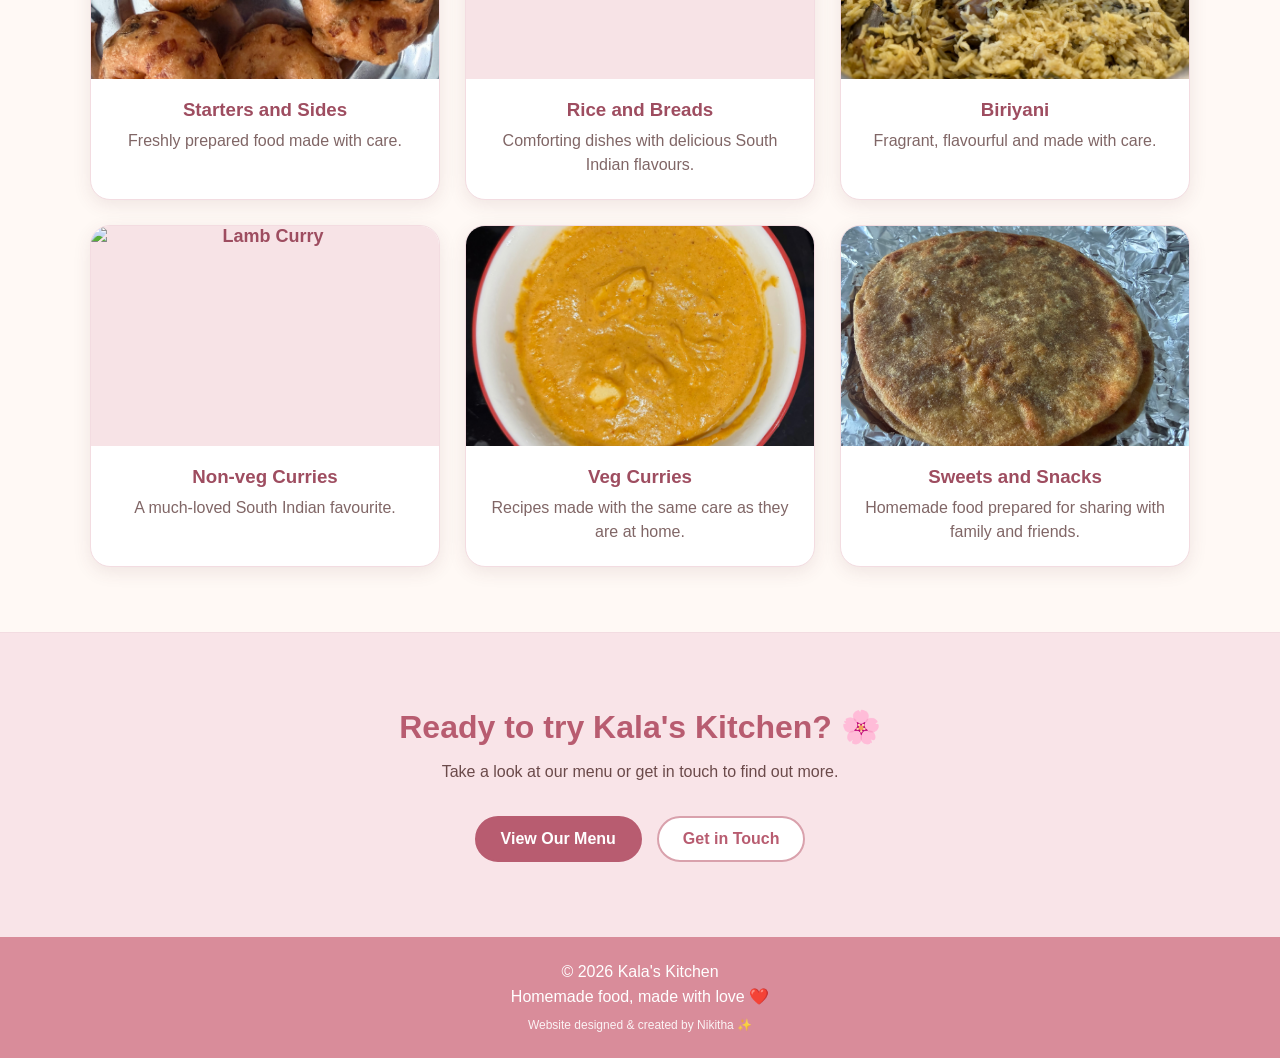
==== commit 3f087705: "Add 'Order' link to navigation in about.html" ====
--- a/about.html
+++ b/about.html
@@ -51,6 +51,7 @@
                 <a href="special-menu.html">Special Menu</a>
                 <a href="about.html" class="active">About</a>
                 <a href="contact.html">Contact</a>
+                <a href="order.html">Order</a>
             </nav>
 
         </div>
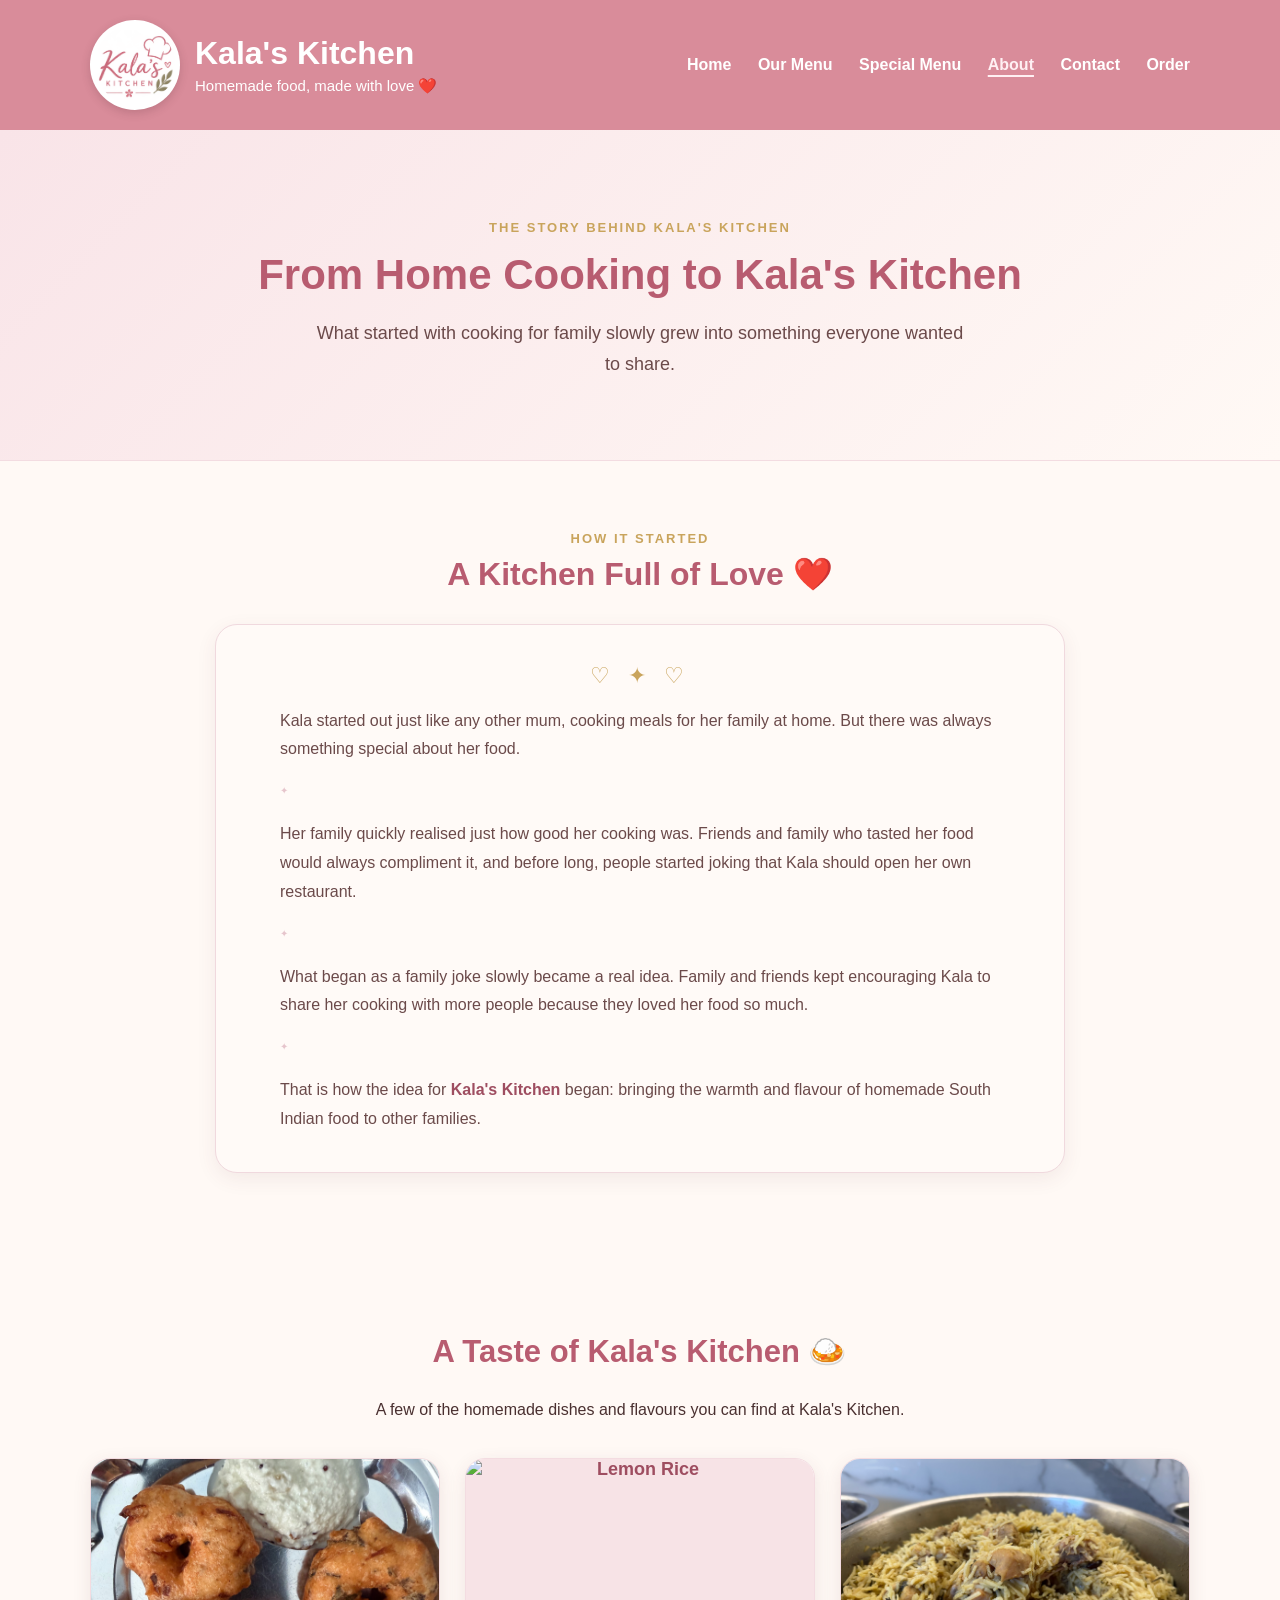
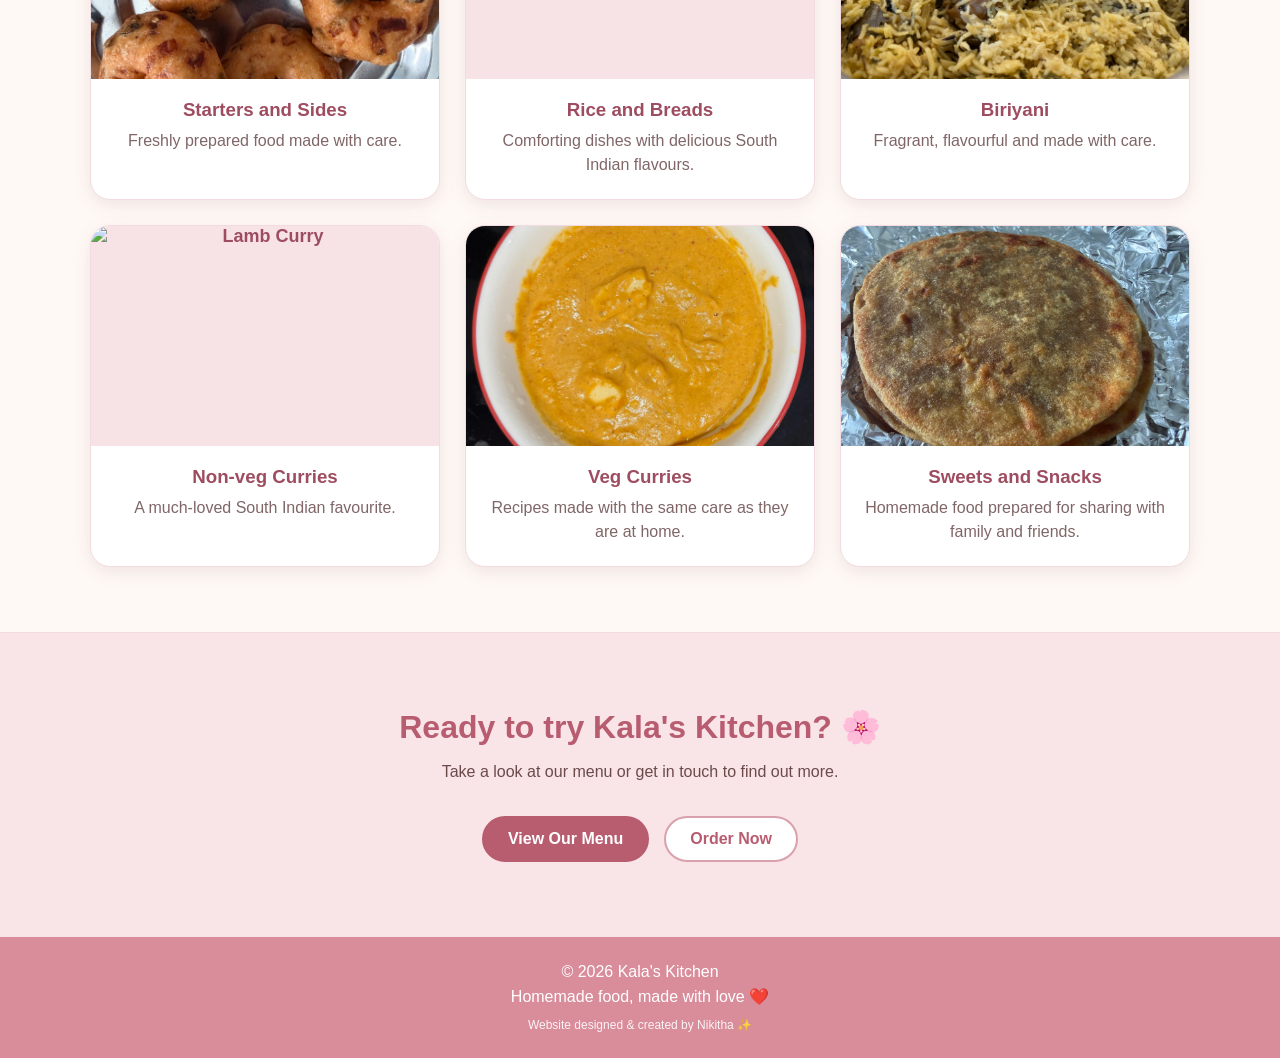
==== commit 67f8f4a7: "Replace 'Get in Touch' link with 'Order Now'" ====
--- a/about.html
+++ b/about.html
@@ -234,8 +234,8 @@
                 View Our Menu
             </a>
 
-            <a href="contact.html" class="secondary-button">
-                Get in Touch
+            <a href="order.html" class="secondary-button">
+                Order Now
             </a>
 
         </div>
--- a/style.css
+++ b/style.css
@@ -779,7 +779,6 @@
     margin-top: 0;
     transform: none;
 }
-<div class="menu-card heart-feature align-with-bottom-of-drinks">
 
 /* =========================
    RESPONSIVE
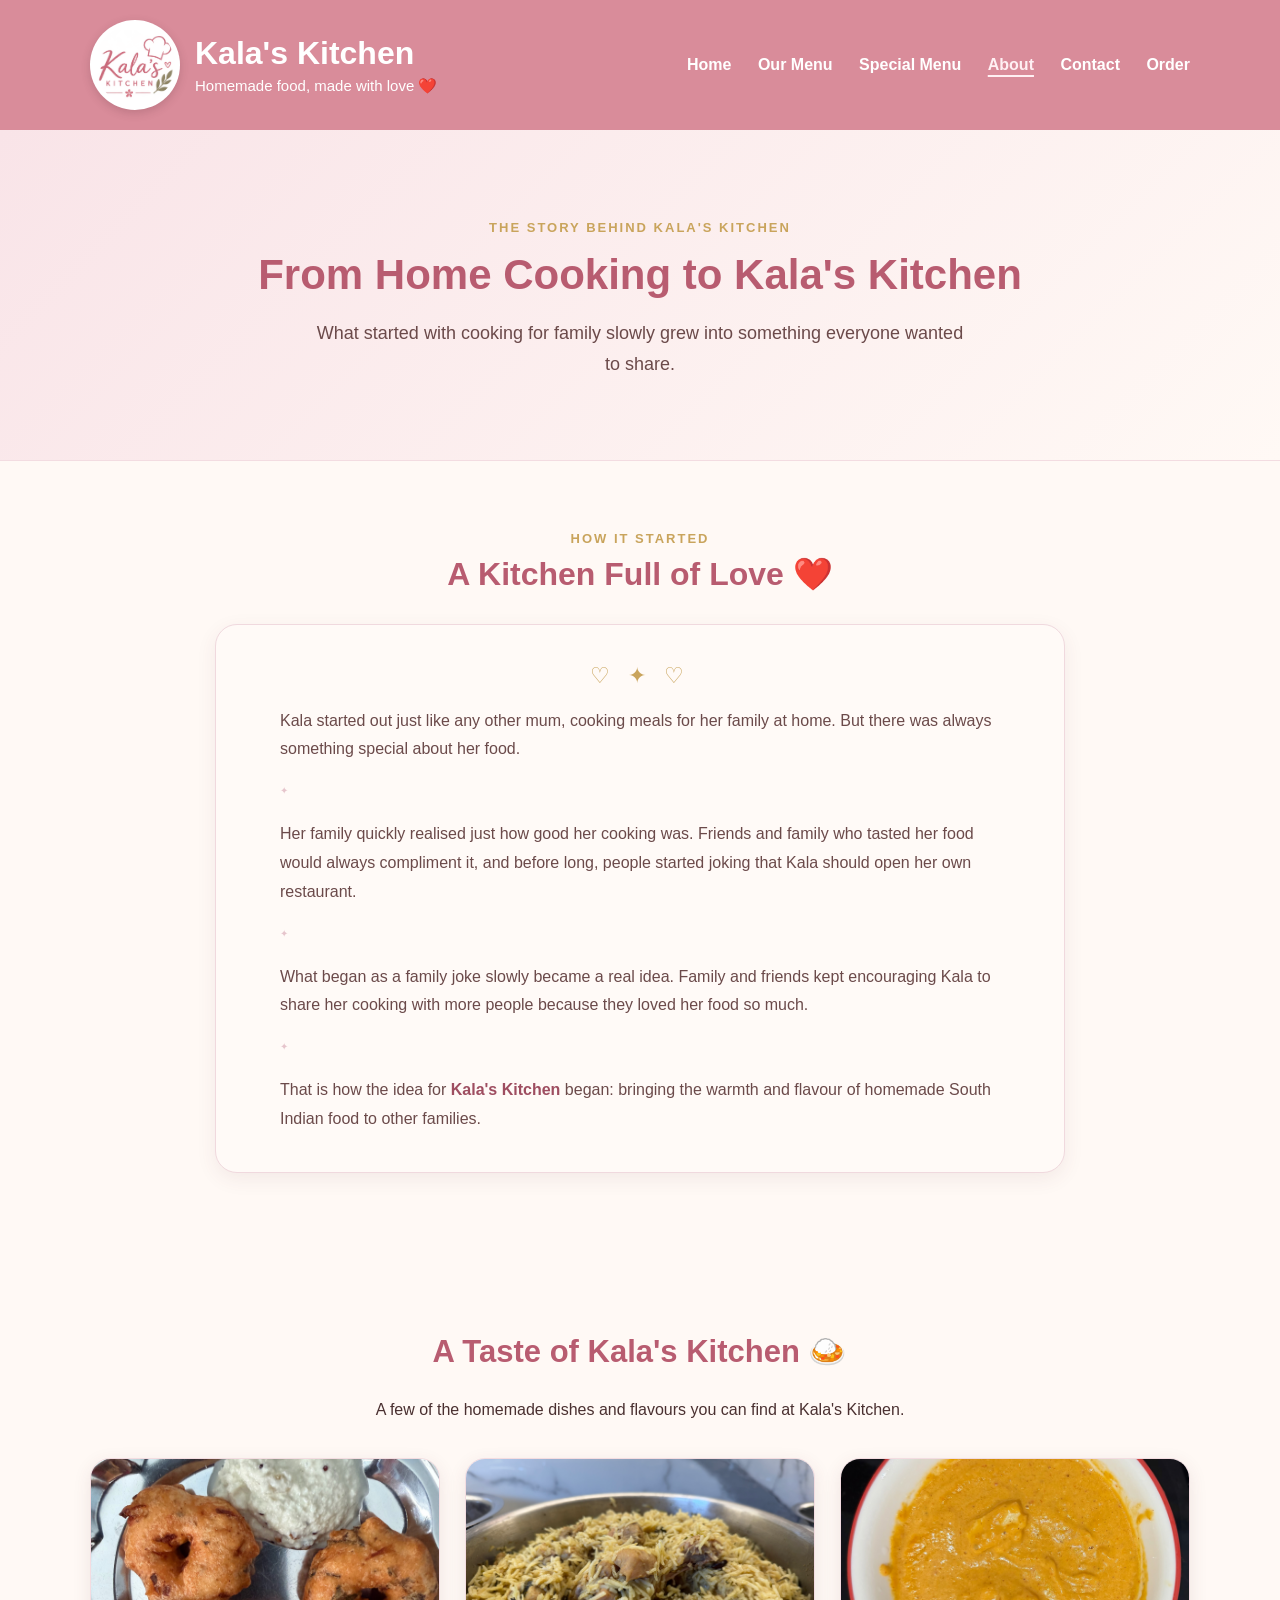
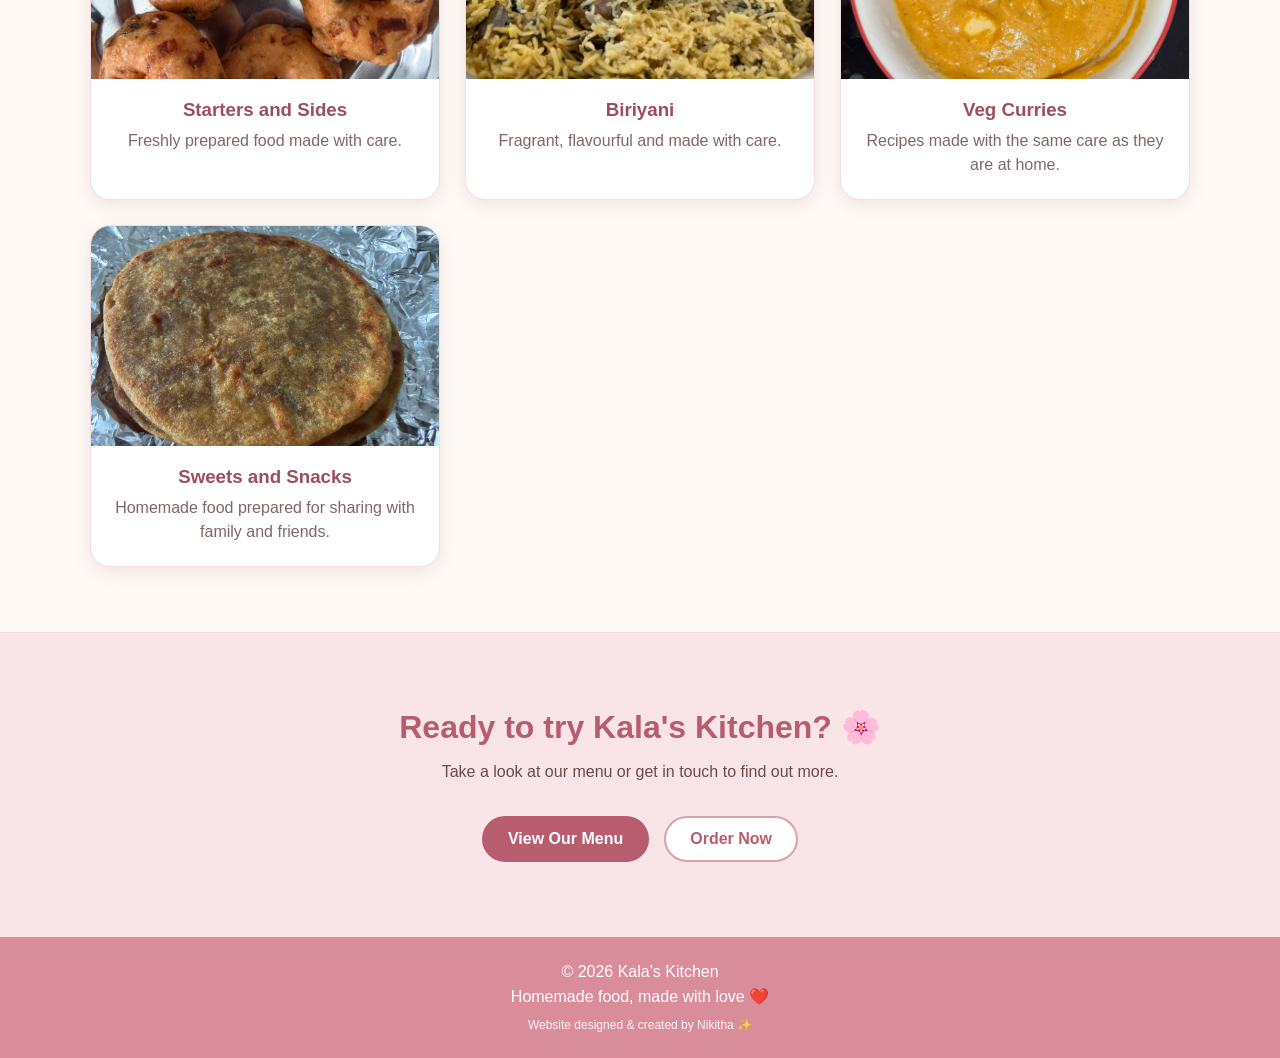
==== commit fcaeb687: "Render food gallery from editable data" ====
--- a/about.html
+++ b/about.html
@@ -134,86 +134,37 @@
             Kala's Kitchen.
         </p>
 
-        <div class="food-gallery-grid">
-
-            <div class="food-photo-card">
-                <div class="food-photo-placeholder">
-                    <img src="IMG_8566.jpeg" alt="Vadai" class="food-photo-image">
-                </div>
-
-                <h3>Starters and Sides</h3>
-
-                <p>
-                    Freshly prepared food made with care.
-                </p>
-            </div>
-
-
-            <div class="food-photo-card">
-                <div class="food-photo-placeholder">
-                    <img src=".jpeg" alt="Lemon Rice" class="food-photo-image">
-                </div>
-                
-                <h3>Rice and Breads</h3>
-
-                <p>
-                    Comforting dishes with delicious South Indian flavours.
-                </p>
-            </div>
-
-
-            <div class="food-photo-card">
-                <div class="food-photo-placeholder">
-                    <img src="IMG_1772.jpeg" alt="Chicken Biriyani" class="food-photo-image">
-                </div>
-
-                <h3>Biriyani</h3>
-
-                <p>
-                    Fragrant, flavourful and made with care.
-                </p>
-            </div>
-
-
-            <div class="food-photo-card">
-                <div class="food-photo-placeholder">
-                    <img src=".jpeg" alt="Lamb Curry" class="food-photo-image">
-                </div>
-
-                <h3>Non-veg Curries</h3>
-
-                <p>
-                    A much-loved South Indian favourite.
-                </p>
-            </div>
-
-
-            <div class="food-photo-card">
-                <div class="food-photo-placeholder">
-                    <img src="FullSizeRender.jpeg" alt="Paneer Butter Masala" class="food-photo-image">
-                </div>
-
-                <h3>Veg Curries</h3>
-
-                <p>
-                    Recipes made with the same care as they are at home.
-                </p>
-            </div>
-
-
-            <div class="food-photo-card">
-                <div class="food-photo-placeholder">
-                    <img src="IMG_1773.jpeg" alt="Sweet Poli" class="food-photo-image">
-                </div>
-
-                <h3>Sweets and Snacks</h3>
-
-                <p>
-                    Homemade food prepared for sharing with family and friends.
-                </p>
-            </div>
-
-        </div>
+        <div class="food-gallery-grid" id="foodGallery">
+            <p>Loading our food gallery…</p>
+        </div>
+        <script>
+        fetch("data/gallery.json")
+            .then(response => { if (!response.ok) throw new Error("Gallery unavailable"); return response.json(); })
+            .then(photos => {
+                const gallery = document.getElementById("foodGallery");
+                gallery.textContent = "";
+                photos.forEach(photo => {
+                    const card = document.createElement("div");
+                    card.className = "food-photo-card";
+                    const frame = document.createElement("div");
+                    frame.className = "food-photo-placeholder";
+                    const image = document.createElement("img");
+                    image.className = "food-photo-image";
+                    image.src = photo.image;
+                    image.alt = photo.image_alt || photo.title || "Food from Kala's Kitchen";
+                    frame.appendChild(image);
+                    const title = document.createElement("h3");
+                    title.textContent = photo.title || "";
+                    const caption = document.createElement("p");
+                    caption.textContent = photo.description || "";
+                    card.append(frame, title, caption);
+                    gallery.appendChild(card);
+                });
+            })
+            .catch(() => {
+                document.getElementById("foodGallery").textContent = "Our gallery is being refreshed. Please check back soon.";
+            });
+        </script>
 
     </section>
 
--- a/style.css
+++ b/style.css
@@ -1279,7 +1279,7 @@
         justify-content: center;
         align-items: center;
     }
-
+}
 @media (max-width: 500px) {
 
     /* HALAL BADGE MOBILE POSITION */
@@ -1338,3 +1338,285 @@
     transform: translateY(-1px);
     box-shadow: 0 4px 12px rgba(0, 0, 0, 0.15);
 }
+
+/* DIWALI SPECIAL FEATURE */
+
+.diwali-feature {
+    position: relative;
+    display: flex;
+    flex-direction: column;
+    align-items: center;
+    text-align: center;
+    box-sizing: border-box;
+    width: calc(100% - 40px);
+    max-width: 850px;
+    margin: 45px auto;
+    padding: 40px 25px;
+    overflow: hidden;
+
+    background: linear-gradient(145deg, #35105d, #542080, #35105d);
+    border: 5px double #e5b957;
+    outline: 2px solid #e5b957;
+    outline-offset: 5px;
+    border-radius: 18px;
+    box-shadow: 0 8px 25px rgba(45, 15, 65, 0.2);
+    color: #fff8e8;
+}
+
+.diwali-feature h2 {
+    color: #f5c65c;
+    font-size: 34px;
+    position: relative;
+    z-index: 2;
+}
+
+.diwali-subtitle,
+.diwali-message {
+    position: relative;
+    z-index: 2;
+}
+
+.diwali-food-photo {
+    display: block;
+    width: 90%;
+    max-width: 570px;
+    height: auto;
+    margin: 25px auto;
+    border: 4px solid #e5b957;
+    border-radius: 12px;
+    box-sizing: border-box;
+    position: relative;
+    z-index: 2;
+}
+
+.diwali-decoration {
+    color: #f5c65c;
+    font-size: 28px;
+    letter-spacing: 12px;
+    margin: 15px;
+    position: relative;
+    z-index: 2;
+}
+
+.diwali-contact-button {
+    display: inline-block;
+    margin: 15px;
+    padding: 13px 28px;
+    background: #e5b957;
+    color: #35105d;
+    text-decoration: none;
+    font-weight: bold;
+    border-radius: 30px;
+    position: relative;
+    z-index: 2;
+}
+
+.diwali-contact-button:hover {
+    background: #fff0bd;
+}
+
+/* FIREWORKS */
+
+.diwali-firework {
+    position: absolute;
+    width: 5px;
+    height: 5px;
+    background: #f5c65c;
+    border-radius: 50%;
+    pointer-events: none;
+    z-index: 1;
+    animation: diwali-burst 2.5s ease-out infinite;
+}
+
+.diwali-firework::before {
+    content: "";
+    position: absolute;
+    width: 5px;
+    height: 5px;
+    border-radius: 50%;
+    background: #f5c65c;
+    box-shadow:
+        0 -35px #f5c65c,
+        0 35px #f5c65c,
+        35px 0 #ff8c69,
+        -35px 0 #ff8c69,
+        25px 25px #fff0bd,
+        -25px -25px #fff0bd,
+        25px -25px #e9a8d0,
+        -25px 25px #e9a8d0;
+}
+
+.firework-one {
+    top: 100px;
+    left: 12%;
+}
+
+.firework-two {
+    top: 180px;
+    right: 12%;
+    animation-delay: 0.8s;
+}
+
+.firework-three {
+    top: 330px;
+    left: 85%;
+    animation-delay: 1.5s;
+}
+
+@keyframes diwali-burst {
+    0% {
+        opacity: 0;
+        transform: scale(0.1);
+    }
+    25% {
+        opacity: 1;
+        transform: scale(1);
+    }
+    60% {
+        opacity: 1;
+        transform: scale(1.2);
+    }
+    100% {
+        opacity: 0;
+        transform: scale(0.2);
+    }
+}
+
+@media (max-width: 600px) {
+    .diwali-feature {
+        width: calc(100% - 30px);
+        padding: 30px 15px;
+    }
+
+    .diwali-feature h2 {
+        font-size: 26px;
+    }
+
+    .diwali-food-photo {
+        width: 100%;
+    }
+}
+
+
+/* SPECIAL MENU FRAME AND EDITABLE LAYOUTS */
+.special-menus {
+    box-sizing: border-box;
+    width: calc(100% - 40px);
+    max-width: 900px;
+    min-height: 280px;
+    margin: 45px auto 55px;
+    padding: 22px;
+    border: 5px double #e5b957;
+    outline: 2px solid #e5b957;
+    outline-offset: 5px;
+    border-radius: 20px;
+    background: #35105d;
+    box-shadow: 0 8px 25px rgba(45, 15, 65, 0.16);
+    display: flex;
+    flex-direction: column;
+    justify-content: center;
+    gap: 22px;
+}
+
+.special-menus .diwali-feature {
+    width: 100%;
+    max-width: none;
+    margin: 0;
+    outline: none;
+    box-shadow: none;
+}
+
+.special-empty {
+    min-height: 230px;
+    display: flex;
+    flex-direction: column;
+    align-items: center;
+    justify-content: center;
+    text-align: center;
+    padding: 24px;
+    color: #fff8e8;
+}
+
+.special-empty-mark {
+    width: 58px;
+    height: 58px;
+    display: grid;
+    place-items: center;
+    border: 2px solid #e5b957;
+    border-radius: 50%;
+    color: #f5c65c;
+    font-size: 36px;
+    margin-bottom: 14px;
+}
+
+.special-empty h2 {
+    color: #f5c65c;
+    margin: 8px 0;
+}
+
+.special-empty p {
+    margin: 5px 0;
+}
+
+.special-menus.menus-grid {
+    display: grid;
+    grid-template-columns: repeat(auto-fit, minmax(min(100%, 300px), 1fr));
+    align-items: stretch;
+}
+
+.special-menus.menus-left .special-menu-card {
+    align-items: flex-start;
+    text-align: left;
+}
+
+.special-menus.menus-left .special-menu-card .diwali-food-photo {
+    margin-left: 0;
+}
+
+.special-menus.menus-carousel {
+    display: flex;
+    flex-direction: row;
+    justify-content: flex-start;
+    overflow-x: auto;
+    scroll-snap-type: x mandatory;
+}
+
+.special-menus.menus-carousel .special-menu-card {
+    flex: 0 0 min(100%, 620px);
+    scroll-snap-align: center;
+}
+
+@media (max-width: 600px) {
+    .special-menus {
+        width: calc(100% - 30px);
+        padding: 12px;
+    }
+}
+
+
+/* FESTIVAL COLOUR THEMES FOR SPECIAL MENUS */
+.special-menu-card.theme-pongal {
+    background: linear-gradient(145deg, #70451c, #a66a27, #70451c);
+}
+.special-menu-card.theme-holi {
+    background: linear-gradient(135deg, #67256f, #b13e76, #d46a45);
+}
+.special-menu-card.theme-navratri {
+    background: linear-gradient(145deg, #672c22, #9b3c2d, #672c22);
+}
+.special-menu-card.theme-general {
+    background: linear-gradient(145deg, #35105d, #542080, #35105d);
+}
+.special-menu-card.animation-sparkles .diwali-decoration {
+    display: block;
+    animation: special-sparkle 2.4s ease-in-out infinite;
+}
+@keyframes special-sparkle {
+    0%, 100% { opacity: 0.55; transform: scale(0.94); }
+    50% { opacity: 1; transform: scale(1.06); }
+}
+@media (prefers-reduced-motion: reduce) {
+    .special-menu-card.animation-sparkles .diwali-decoration {
+        animation: none;
+    }
+}
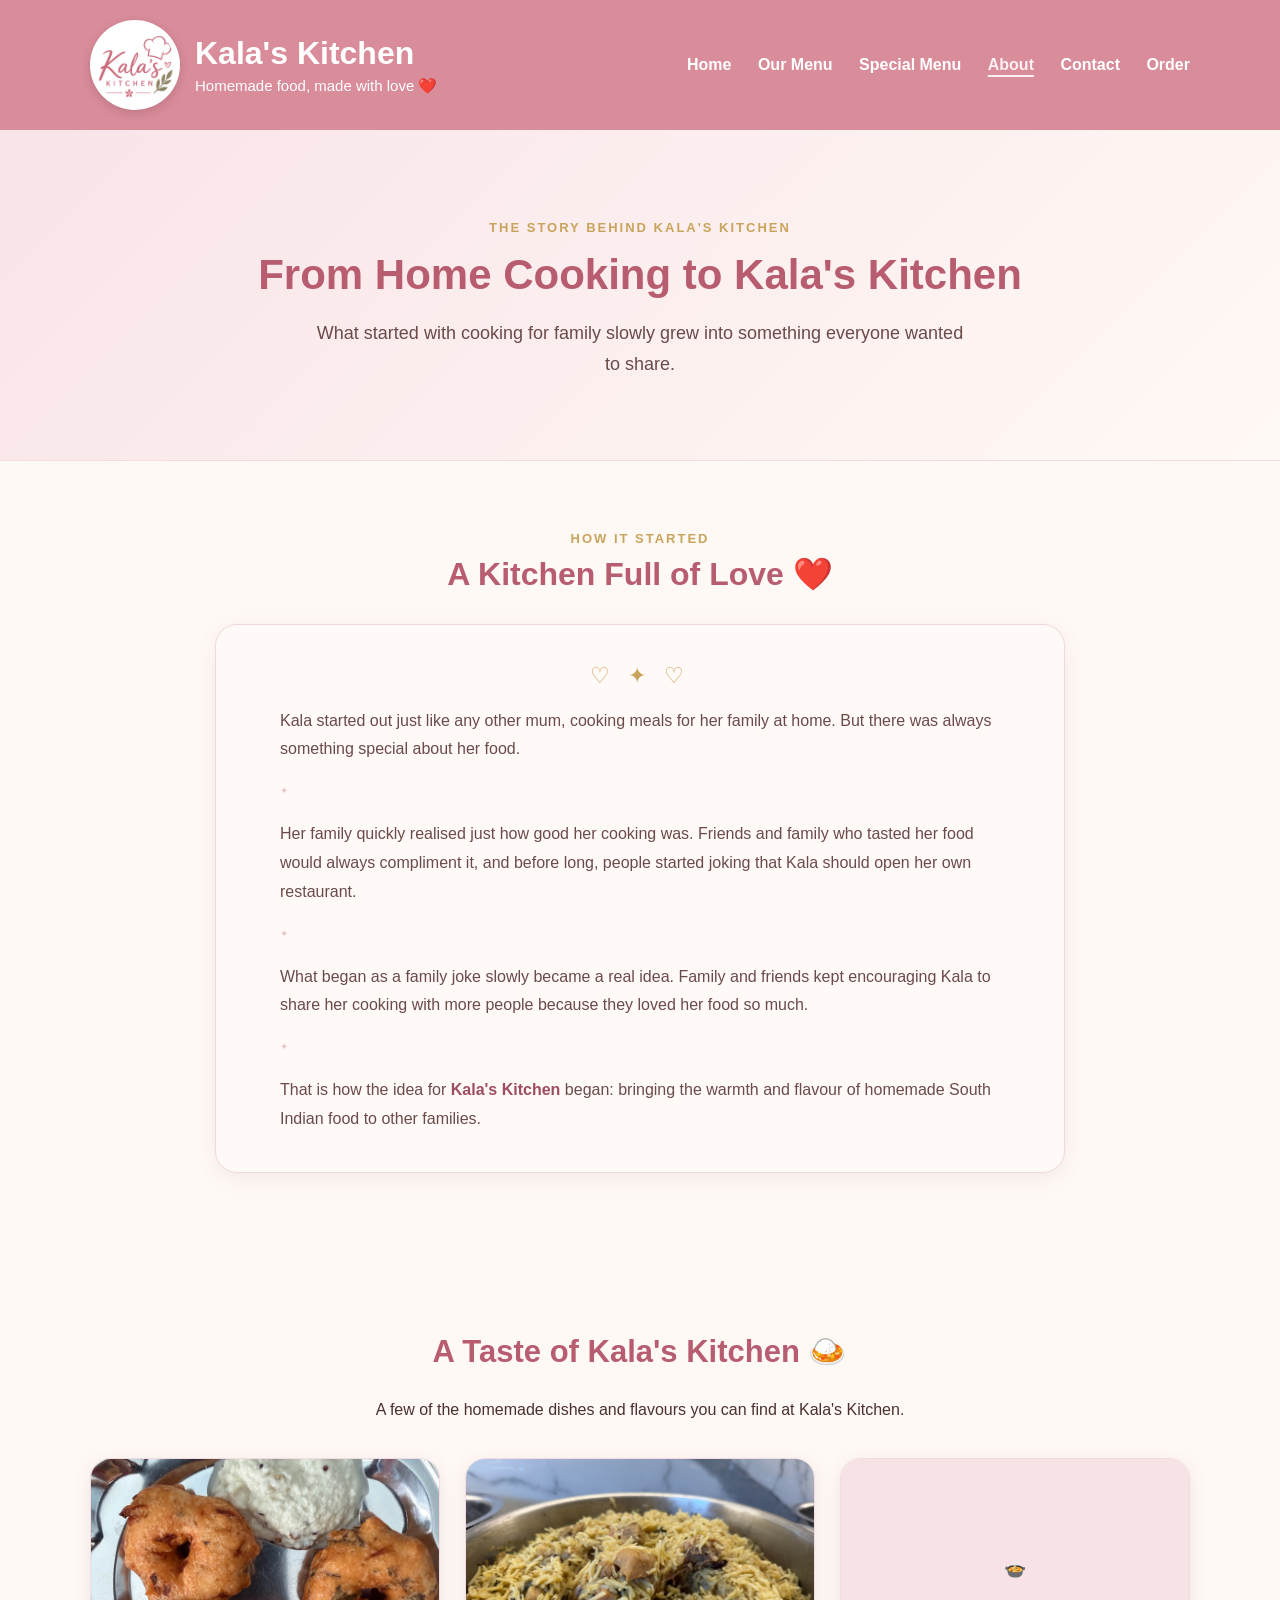
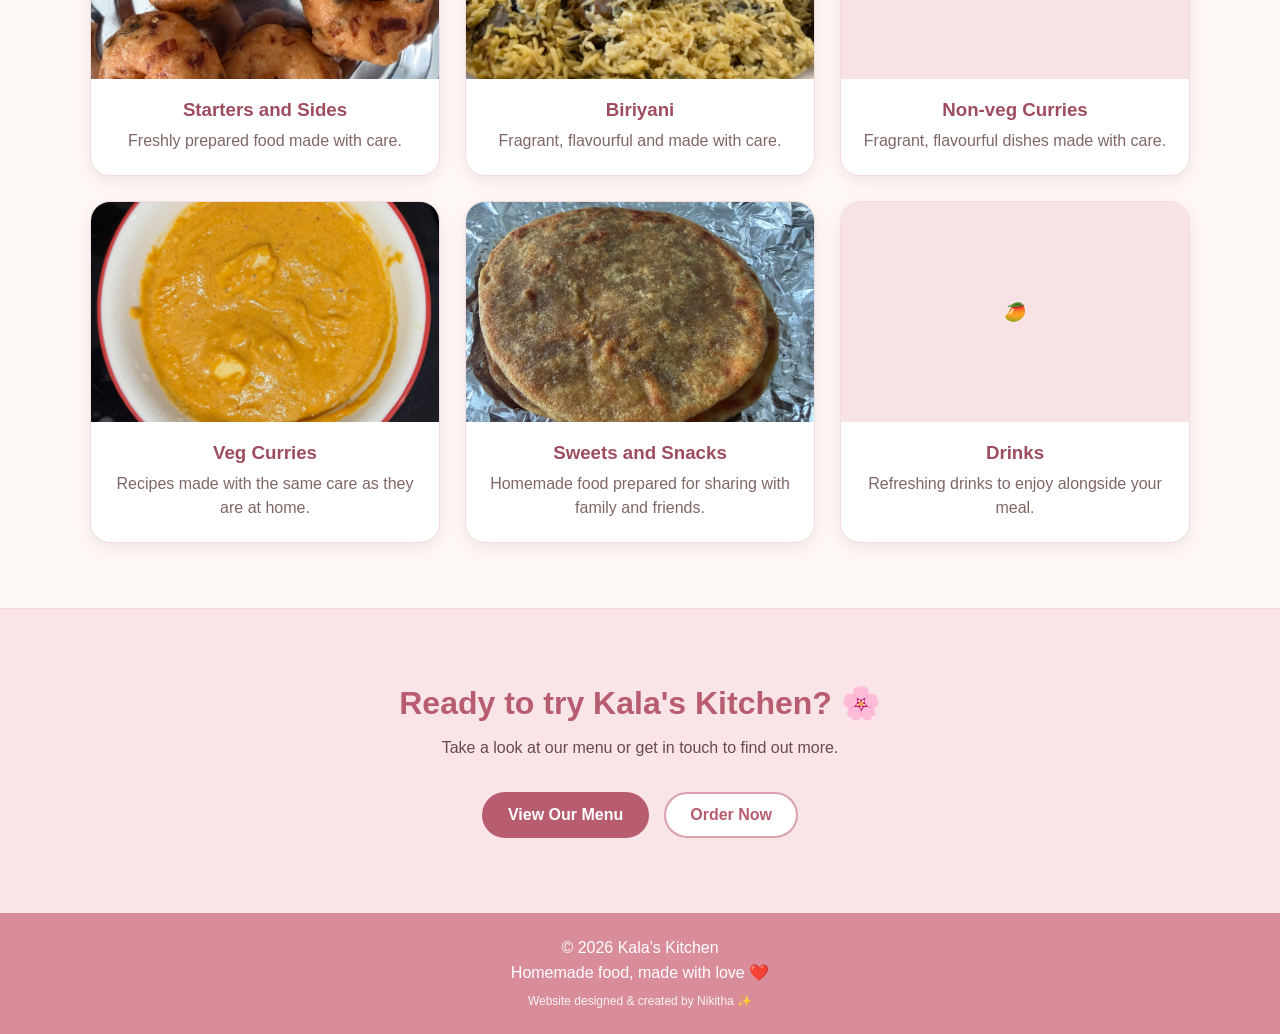
==== commit cc6a8191: "Keep unfinished gallery cards visible" ====
--- a/about.html
+++ b/about.html
@@ -148,11 +148,18 @@
                     card.className = "food-photo-card";
                     const frame = document.createElement("div");
                     frame.className = "food-photo-placeholder";
-                    const image = document.createElement("img");
-                    image.className = "food-photo-image";
-                    image.src = photo.image;
-                    image.alt = photo.image_alt || photo.title || "Food from Kala's Kitchen";
-                    frame.appendChild(image);
+
+                    if (photo.image && photo.image.trim()) {
+                        const image = document.createElement("img");
+                        image.className = "food-photo-image";
+                        image.src = photo.image;
+                        image.alt = photo.image_alt || photo.title || "Food from Kala's Kitchen";
+                        frame.appendChild(image);
+                    } else {
+                        frame.textContent = photo.placeholder || "🍽️ Photo coming soon";
+                        frame.setAttribute("aria-label", "Photo coming soon");
+                    }
+
                     const title = document.createElement("h3");
                     title.textContent = photo.title || "";
                     const caption = document.createElement("p");
